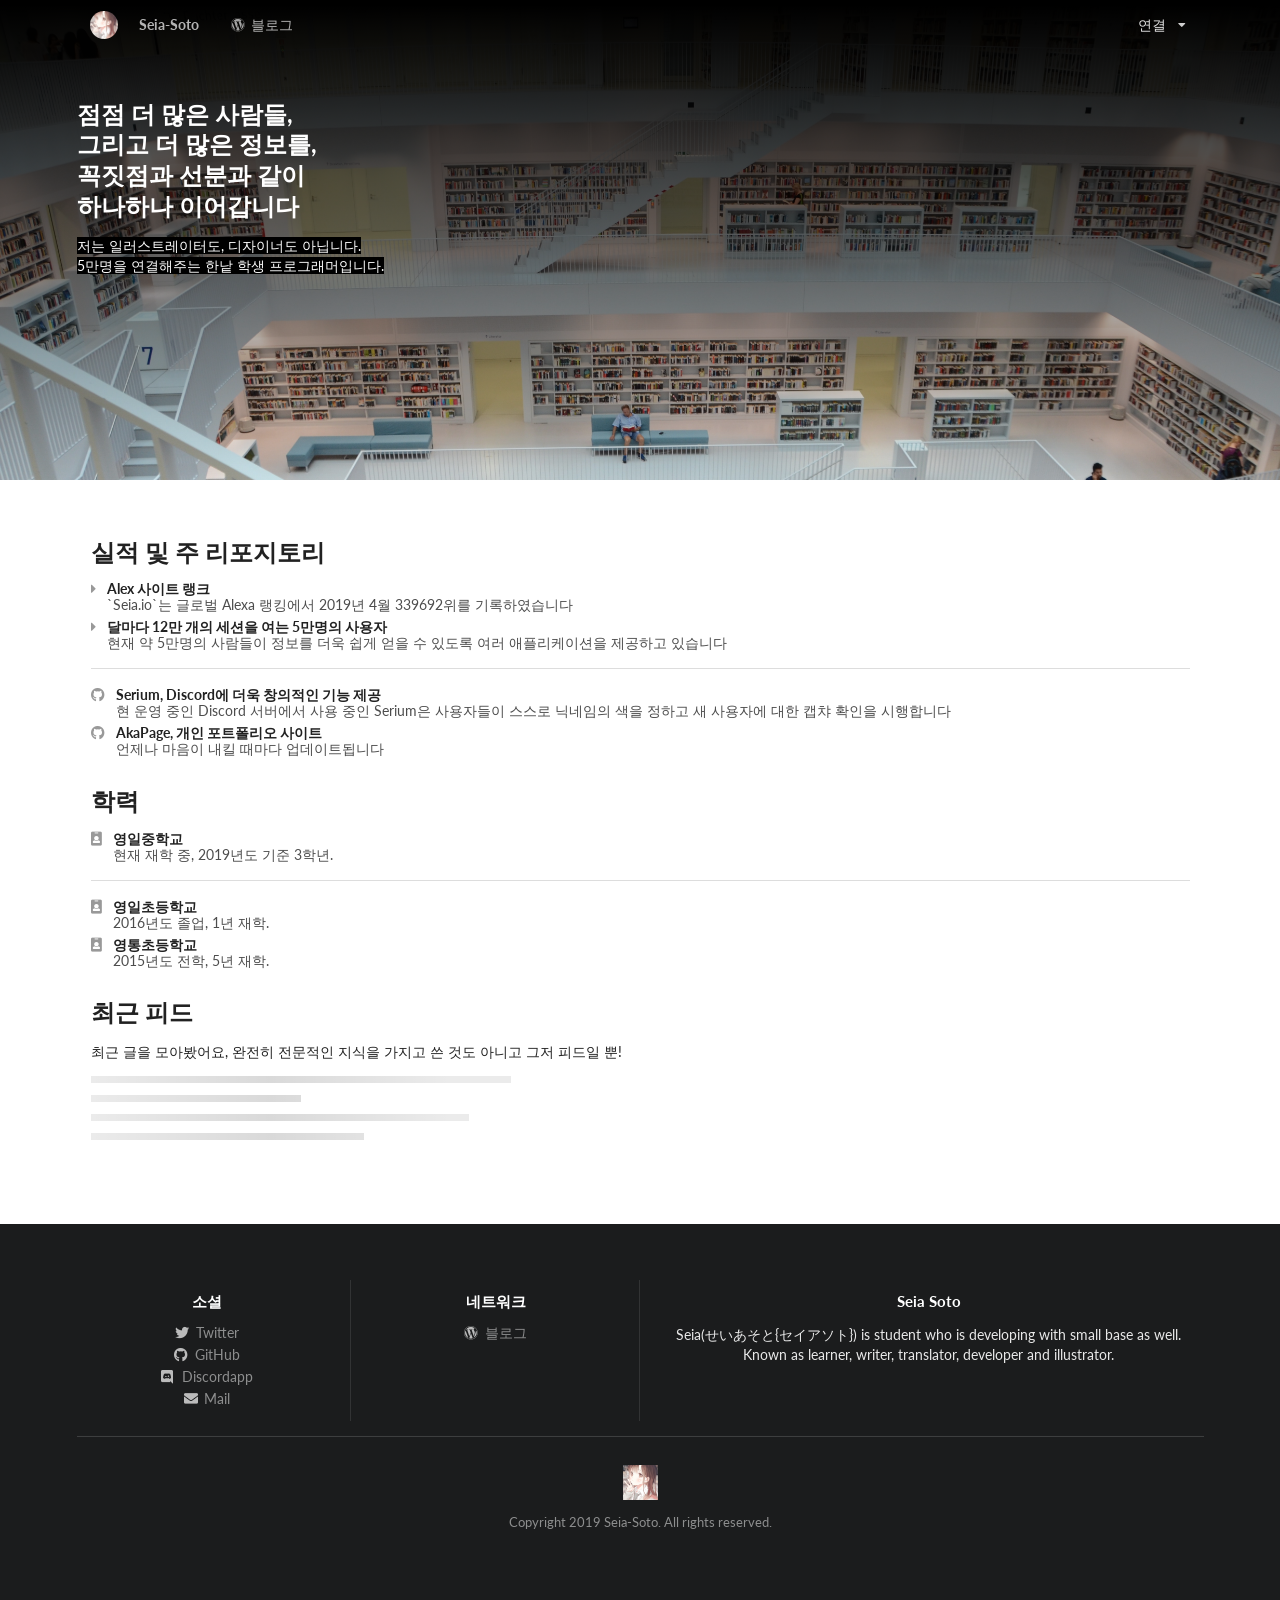
==== index.html @ b6929c90 "Update AkaPage" ====
<!--
   AkaPage;
Copyright 2019 Seia-Soto. All rights reserved.
-->
<!DOCTYPE html>
<html lang="ko" dir="ltr">
  <head>
    <meta charset="utf-8">
    <title>AkaPage</title>

    <meta name="viewport" content="width=device-width, initial-scale=1" />
    <meta name="author" content="Seia-Soto">
    <meta name="description" content="Aka, Seia Soto. 아카- 세야!">

    <link rel="icon" type="image/x-icon" href="assets/images/IMG_1237.jpeg">
    <link rel="stylesheet" type="text/css" href="assets/styles/aka.css">

    <link rel="stylesheet" type="text/css" href="ui/semantic.min.css">
    <script
      src="https://code.jquery.com/jquery-3.1.1.min.js"
      integrity="sha256-hVVnYaiADRTO2PzUGmuLJr8BLUSjGIZsDYGmIJLv2b8="
      crossorigin="anonymous"></script>
    <script src="ui/semantic.min.js"></script>
  </head>
  <body>
    <header>
      <nav class="ui fixed">
        <div class="ui inverted secondary menu">
          <div class="ui container">
            <a href="" class="header item">
              <img class="ui logo avatar image" src="assets/images/IMG_1237.jpeg">
              Seia-Soto
            </a>
            <a href="https://b2.seia.io" class="item">
              <i class="wordpress icon"></i>
              블로그
            </a>
            <div class="ui right simple dropdown item">
              연결
              <i class="dropdown icon"></i>
              <div class="menu">
                <a class="item" href="https://twitter.com/Seia_Soto">
                  <i class="twitter icon"></i>
                  Twitter
                </a>
                <a class="item" href="https://github.com/Seia-Soto">
                  <i class="github icon"></i>
                  GitHub
                </a>
                <a class="item" href="https://discordapp.com/invite/NjAjJqB">
                  <i class="discord icon"></i>
                  Discordapp
                </a>
                <a class="item" href="mailto:seia@outlook.kr">
                  <i class="mail icon"></i>
                  Mail
                </a>
              </div>
            </div>
          </div>
        </div>
      </nav>

      <section id="hero">
        <div class="ui container">
          <h2 class="ui inverted header">
            점점 더 많은 사람들,<br>
            그리고 더 많은 정보를,<br>
            꼭짓점과 선분과 같이<br>
            하나하나 이어갑니다
          </h2>
          <span class="pointed">
            저는 일러스트레이터도, 디자이너도 아닙니다.<br>
            5만명을 연결해주는 한낱 학생 프로그래머입니다.
          </span>
        </div>
      </section>
    </header>

    <article class="ui basic container segment">
      <section id="akaResult" class="content">
        <h2 class="ui header">실적 및 주 리포지토리</h2>
        <div class="ui list">
          <a class="item" href="https://www.alexa.com/siteinfo/seia.io">
            <i class="right triangle icon"></i>
            <div class="content">
              <div class="header">Alex 사이트 랭크</div>
              <div class="description">`Seia.io`는 글로벌 Alexa 랭킹에서 2019년 4월 339692위를 기록하였습니다</div>
            </div>
          </a>
          <a class="item" href="https://ohys.seia.io">
            <i class="right triangle icon"></i>
            <div class="content">
              <div class="header">달마다 12만 개의 세션을 여는 5만명의 사용자</div>
              <div class="description">현재 약 5만명의 사람들이 정보를 더욱 쉽게 얻을 수 있도록 여러 애플리케이션을 제공하고 있습니다</div>
            </div>
          </a>

          <div class="ui divider"></div>
          <a class="item" href="https://github.com/Seia-Soto/Serium">
            <i class="github icon"></i>
            <div class="content">
              <div class="header">Serium, Discord에 더욱 창의적인 기능 제공</div>
              <div class="description">현 운영 중인 Discord 서버에서 사용 중인 Serium은 사용자들이 스스로 닉네임의 색을 정하고 새 사용자에 대한 캡챠 확인을 시행합니다</div>
            </div>
          </a>
          <a class="item" href="https://github.com/Seia-Soto/AkaPage">
            <i class="github icon"></i>
            <div class="content">
              <div class="header">AkaPage, 개인 포트폴리오 사이트</div>
              <div class="description">언제나 마음이 내킬 때마다 업데이트됩니다</div>
            </div>
          </a>
        </div>
      </section>

      <section id="educationLevel" class="content">
        <h2 class="ui header">학력</h2>
        <div class="ui list">
          <a class="item" href="http://youngil.ms.kr/">
            <i class="id badge icon"></i>
            <div class="content">
              <div class="header">영일중학교</div>
              <div class="description">현재 재학 중, 2019년도 기준 3학년.</div>
            </div>
          </a>

          <div class="ui divider"></div>
          <a class="item" href="http://youngil.es.kr/">
            <i class="id badge icon"></i>
            <div class="content">
              <div class="header">영일초등학교</div>
              <div class="description">2016년도 졸업, 1년 재학.</div>
            </div>
          </a>
          <a class="item" href="http://www.youngtong.es.kr/">
            <i class="id badge icon"></i>
            <div class="content">
              <div class="header">영통초등학교</div>
              <div class="description">2015년도 전학, 5년 재학.</div>
            </div>
          </a>
        </div>
      </section>

      <section id="recentFeed" class="content">
        <h2 class="ui header">최근 피드</h2>
        <p>최근 글을 모아봤어요, 완전히 전문적인 지식을 가지고 쓴 것도 아니고 그저 피드일 뿐!</p>
        <div class="ui placeholder">
          <div class="paragraph">
            <div class="line"></div>
            <div class="line"></div>
            <div class="line"></div>
            <div class="line"></div>
          </div>
        </div>
      </section>
    </article>

    <footer class="ui inverted vertical footer segment">
      <div class="ui center aligned container">
        <div class="ui stackable inverted divided grid">
          <div class="four wide column">
            <h4 class="ui inverted header">소셜</h4>
            <div class="ui inverted link list">
              <a class="item" href="https://twitter.com/Seia_Soto">
                <i class="twitter icon"></i>
                Twitter
              </a>
              <a class="item" href="https://github.com/Seia-Soto">
                <i class="github icon"></i>
                GitHub
              </a>
              <a class="item" href="https://discordapp.com/invite/NjAjJqB">
                <i class="discord icon"></i>
                Discordapp
              </a>
              <a class="item" href="mailto:seia@outlook.kr">
                <i class="mail icon"></i>
                Mail
              </a>
            </div>
          </div>
          <div class="four wide column">
            <h4 class="ui inverted header">네트워크</h4>
            <div class="ui inverted link list">
              <a class="item" href="https://b2.seia.io">
                <i class="wordpress icon"></i>
                블로그
              </a>
            </div>
          </div>
          <div class="eight wide column">
            <h4 class="ui inverted header">Seia Soto</h4>
            <p>
              Seia(せいあそと{セイアソト}) is student who is developing with small base as well.<br>
              Known as learner, writer, translator, developer and illustrator.
            </p>
          </div>
        </div>
        <div class="ui inverted section divider"></div>
        <img class="ui centered mini image" src="assets/images/IMG_1237.jpeg" />
        <div class="ui horizontal inverted small divided link list">
          <a class="item" href="https://github.com/Seia-Soto/AkaPage">
            Copyright 2019 Seia-Soto. All rights reserved.
          </a>
        </div>
      </div>
    </footer>

    <script src="assets/scripts/aka.js" type="text/x-ecmascript" charset="utf-8"></script>
  </body>
</html>
---- assets/styles/aka.css ----
/*
 *   AkaPage;
 * Copyright 2019 Seia-Soto. All rights reserved.
 */
html {
  scroll-behavior: smooth;

  min-width: 100%;
  min-height: 100%;
}

.pointed {
  color: white;
  background-color: black;
}
.shadow {
  box-shadow: 0px 2px 2px #2c2f33;
}

/*
 * Body;
 */
body {

}

/*
 * Header;
 */
header {
  min-height: 480px;

  background-image: linear-gradient(to bottom, black 5px, transparent), url(../images/architecture-books-bookshelves-1837726.jpg);
  background-size: cover;
}

/*
 * Navbar;
 */
nav {

}

.logo {
  margin-right: 1.5em !important;
}

/*
 * Hero;
 */
#hero {
  padding: 12px;
  margin-top: 40px;
  margin-bottom: 440px;

  color: white;
}

/*
 * Content;
 */
section.content {
  margin-top: 32px;
}

/*
 * Footer;
 */
footer {
  margin: 5em 0em 0em !important;
  padding: 5em 0em !important;
}
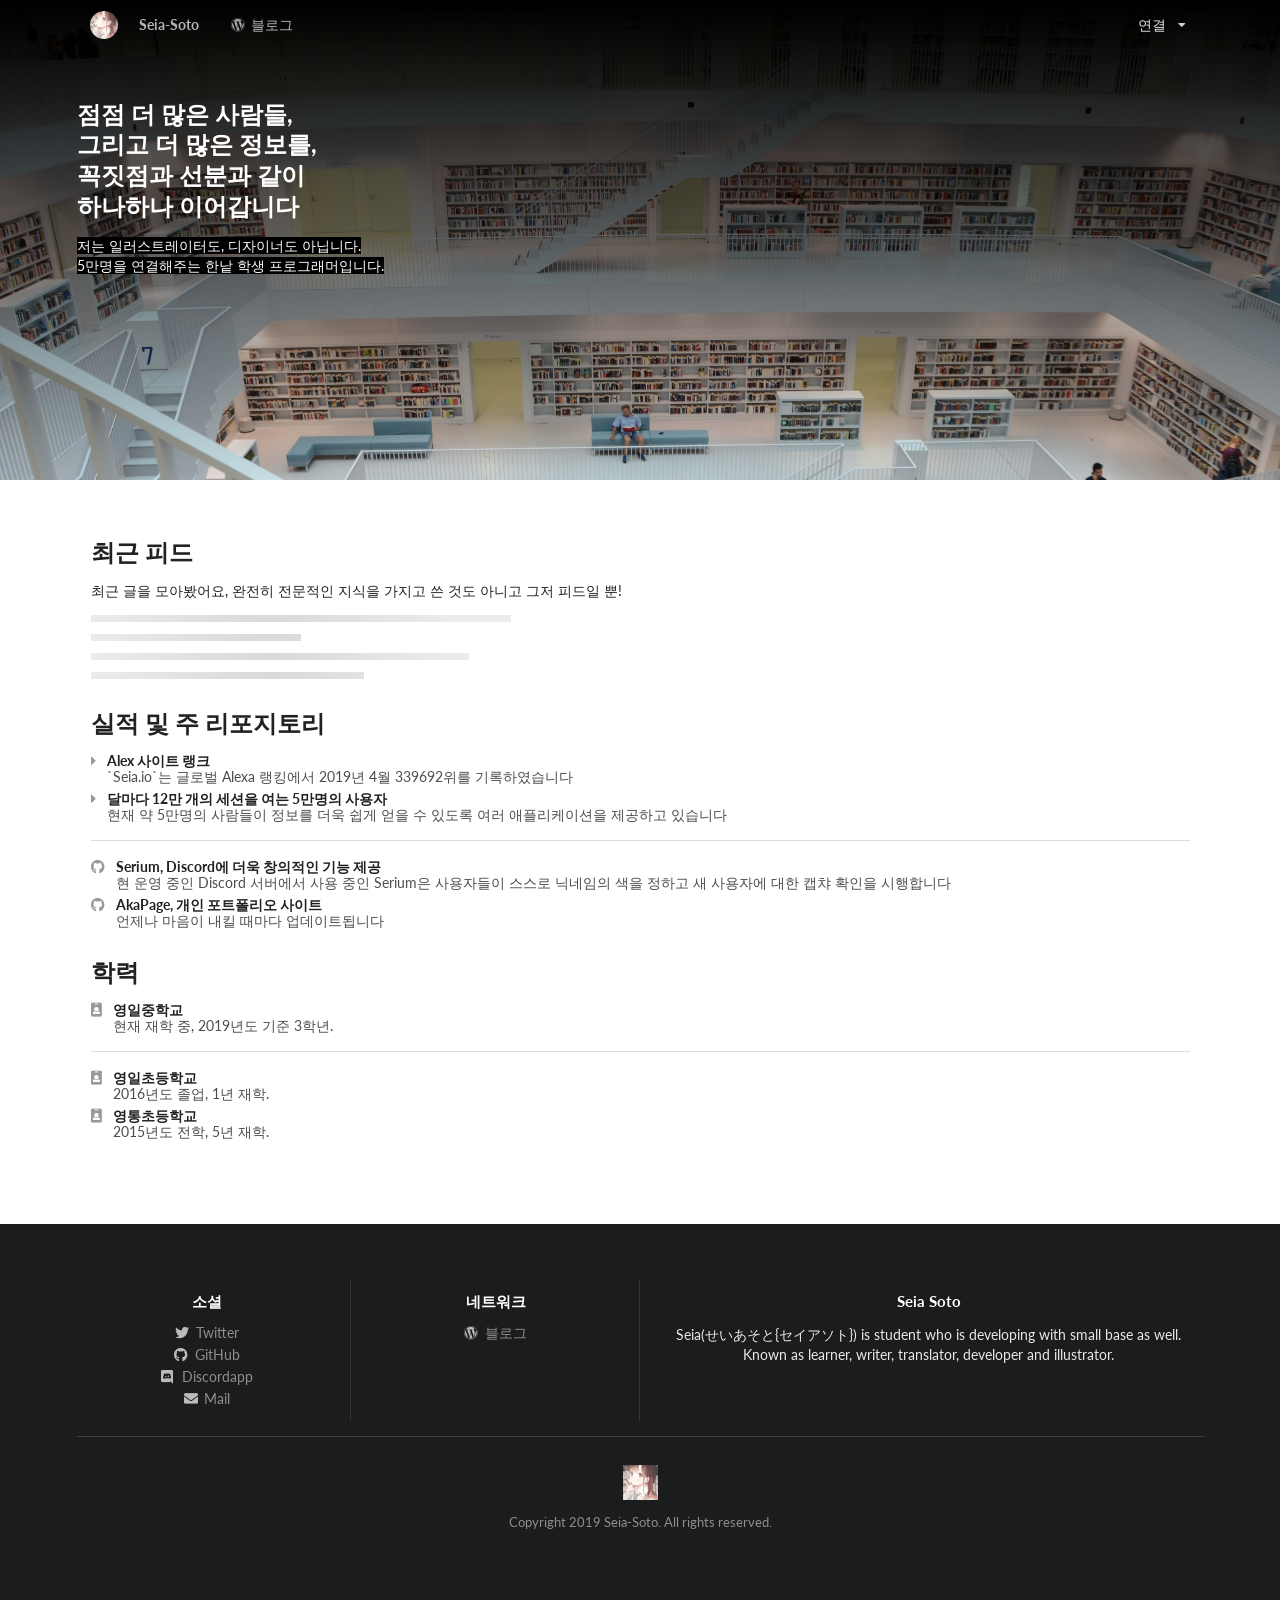
==== commit 2423f570: "Update structures with UI" ====
--- a/index.html
+++ b/index.html
@@ -5,6 +5,15 @@
 <!DOCTYPE html>
 <html lang="ko" dir="ltr">
   <head>
+    <script async src="https://www.googletagmanager.com/gtag/js?id=UA-130620056-5"></script>
+    <script>
+      window.dataLayer = window.dataLayer || [];
+      function gtag(){dataLayer.push(arguments);}
+      gtag('js', new Date());
+
+      gtag('config', 'UA-130620056-5');
+    </script>
+
     <meta charset="utf-8">
     <title>AkaPage</title>
 
@@ -24,38 +33,36 @@
   </head>
   <body>
     <header>
-      <nav class="ui fixed">
-        <div class="ui inverted secondary menu">
-          <div class="ui container">
-            <a href="" class="header item">
-              <img class="ui logo avatar image" src="assets/images/IMG_1237.jpeg">
-              Seia-Soto
-            </a>
-            <a href="https://b2.seia.io" class="item">
-              <i class="wordpress icon"></i>
-              블로그
-            </a>
-            <div class="ui right simple dropdown item">
-              연결
-              <i class="dropdown icon"></i>
-              <div class="menu">
-                <a class="item" href="https://twitter.com/Seia_Soto">
-                  <i class="twitter icon"></i>
-                  Twitter
-                </a>
-                <a class="item" href="https://github.com/Seia-Soto">
-                  <i class="github icon"></i>
-                  GitHub
-                </a>
-                <a class="item" href="https://discordapp.com/invite/NjAjJqB">
-                  <i class="discord icon"></i>
-                  Discordapp
-                </a>
-                <a class="item" href="mailto:seia@outlook.kr">
-                  <i class="mail icon"></i>
-                  Mail
-                </a>
-              </div>
+      <nav>
+        <div class="ui inverted secondary menu container">
+          <a href="" class="header item">
+            <img class="ui logo avatar image" src="assets/images/IMG_1237.jpeg">
+            Seia-Soto
+          </a>
+          <a href="https://b2.seia.io" class="item">
+            <i class="wordpress icon"></i>
+            블로그
+          </a>
+          <div class="ui right simple dropdown item">
+            연결
+            <i class="dropdown icon"></i>
+            <div class="menu">
+              <a class="item" href="https://twitter.com/Seia_Soto">
+                <i class="twitter icon"></i>
+                Twitter
+              </a>
+              <a class="item" href="https://github.com/Seia-Soto">
+                <i class="github icon"></i>
+                GitHub
+              </a>
+              <a class="item" href="https://discordapp.com/invite/NjAjJqB">
+                <i class="discord icon"></i>
+                Discordapp
+              </a>
+              <a class="item" href="mailto:seia@outlook.kr">
+                <i class="mail icon"></i>
+                Mail
+              </a>
             </div>
           </div>
         </div>
@@ -78,6 +85,19 @@
     </header>
 
     <article class="ui basic container segment">
+      <section id="recentFeed" class="content">
+        <h2 class="ui header">최근 피드</h2>
+        <p>최근 글을 모아봤어요, 완전히 전문적인 지식을 가지고 쓴 것도 아니고 그저 피드일 뿐!</p>
+        <div class="ui placeholder">
+          <div class="paragraph">
+            <div class="line"></div>
+            <div class="line"></div>
+            <div class="line"></div>
+            <div class="line"></div>
+          </div>
+        </div>
+      </section>
+
       <section id="akaResult" class="content">
         <h2 class="ui header">실적 및 주 리포지토리</h2>
         <div class="ui list">
@@ -140,19 +160,6 @@
               <div class="description">2015년도 전학, 5년 재학.</div>
             </div>
           </a>
-        </div>
-      </section>
-
-      <section id="recentFeed" class="content">
-        <h2 class="ui header">최근 피드</h2>
-        <p>최근 글을 모아봤어요, 완전히 전문적인 지식을 가지고 쓴 것도 아니고 그저 피드일 뿐!</p>
-        <div class="ui placeholder">
-          <div class="paragraph">
-            <div class="line"></div>
-            <div class="line"></div>
-            <div class="line"></div>
-            <div class="line"></div>
-          </div>
         </div>
       </section>
     </article>
--- a/assets/styles/aka.css
+++ b/assets/styles/aka.css
@@ -4,9 +4,6 @@
  */
 html {
   scroll-behavior: smooth;
-
-  min-width: 100%;
-  min-height: 100%;
 }
 
 .pointed {
@@ -51,7 +48,6 @@
 #hero {
   padding: 12px;
   margin-top: 40px;
-  margin-bottom: 440px;
 
   color: white;
 }
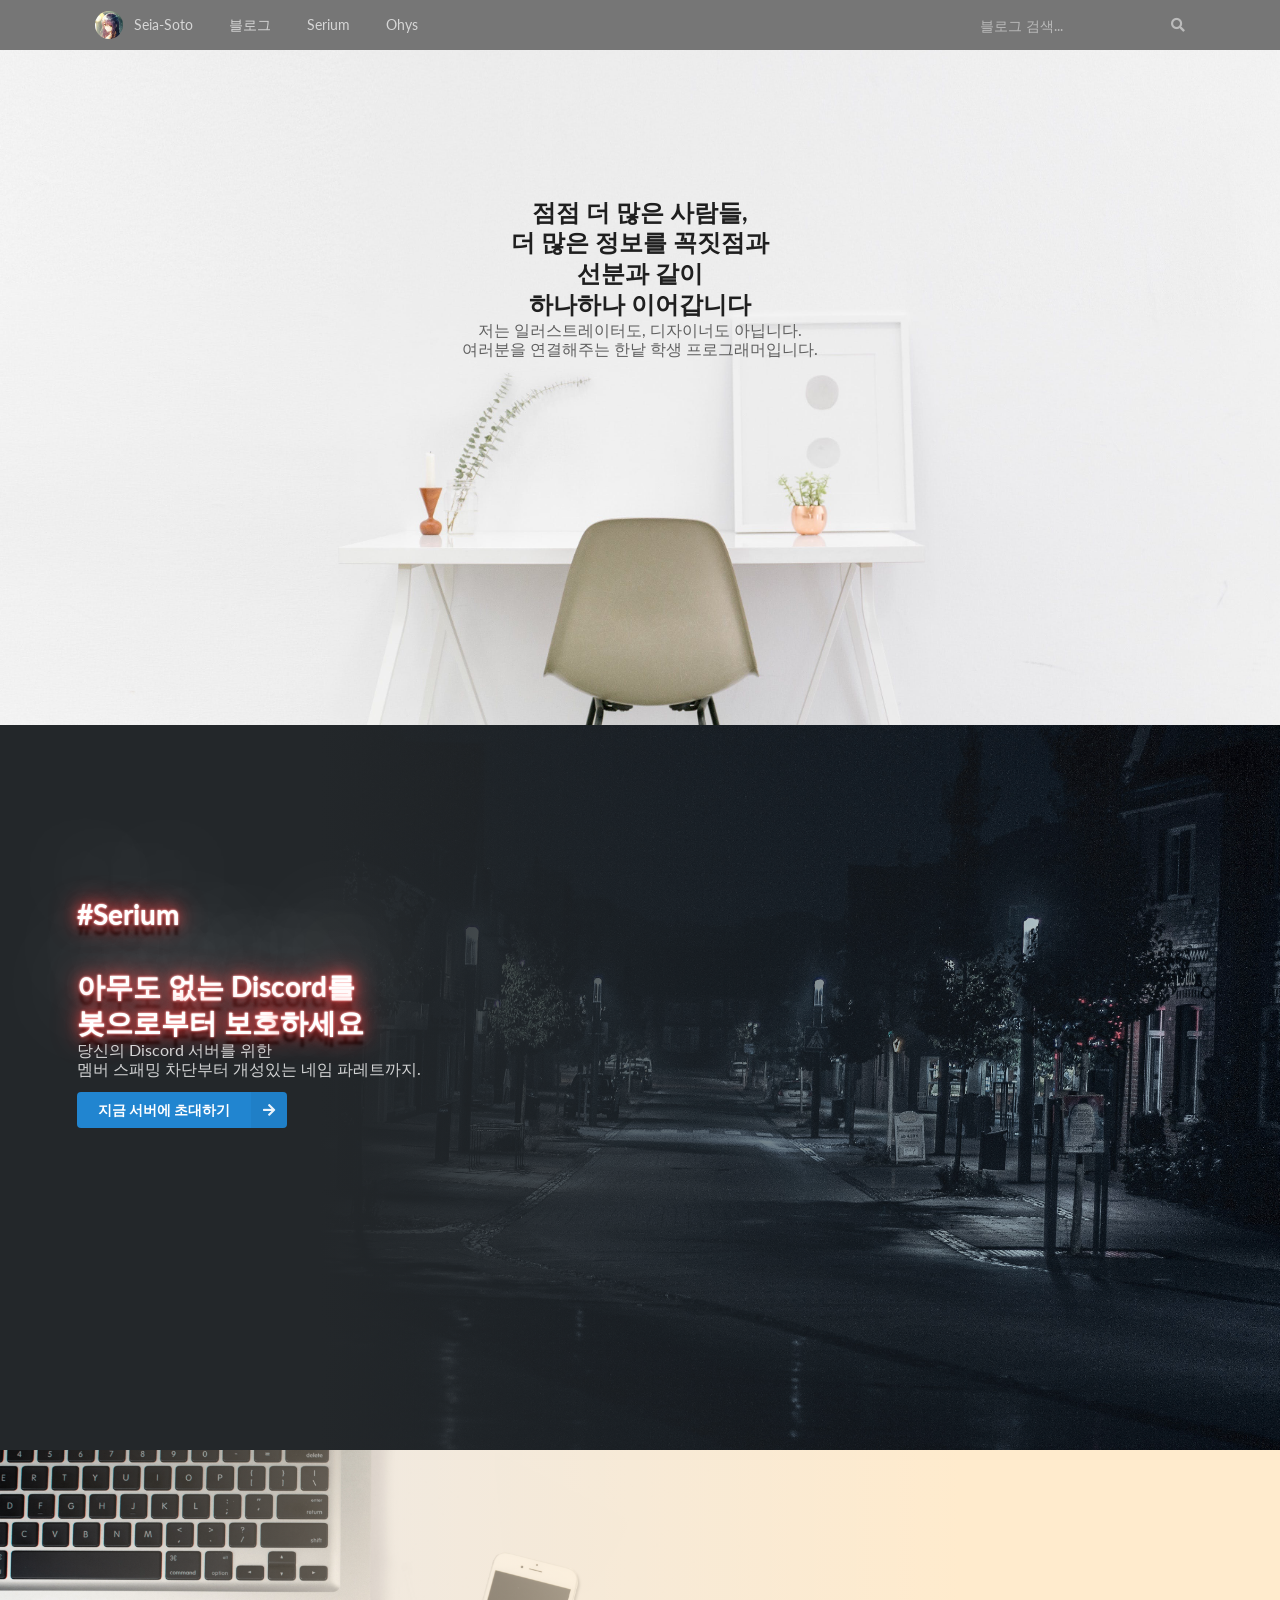
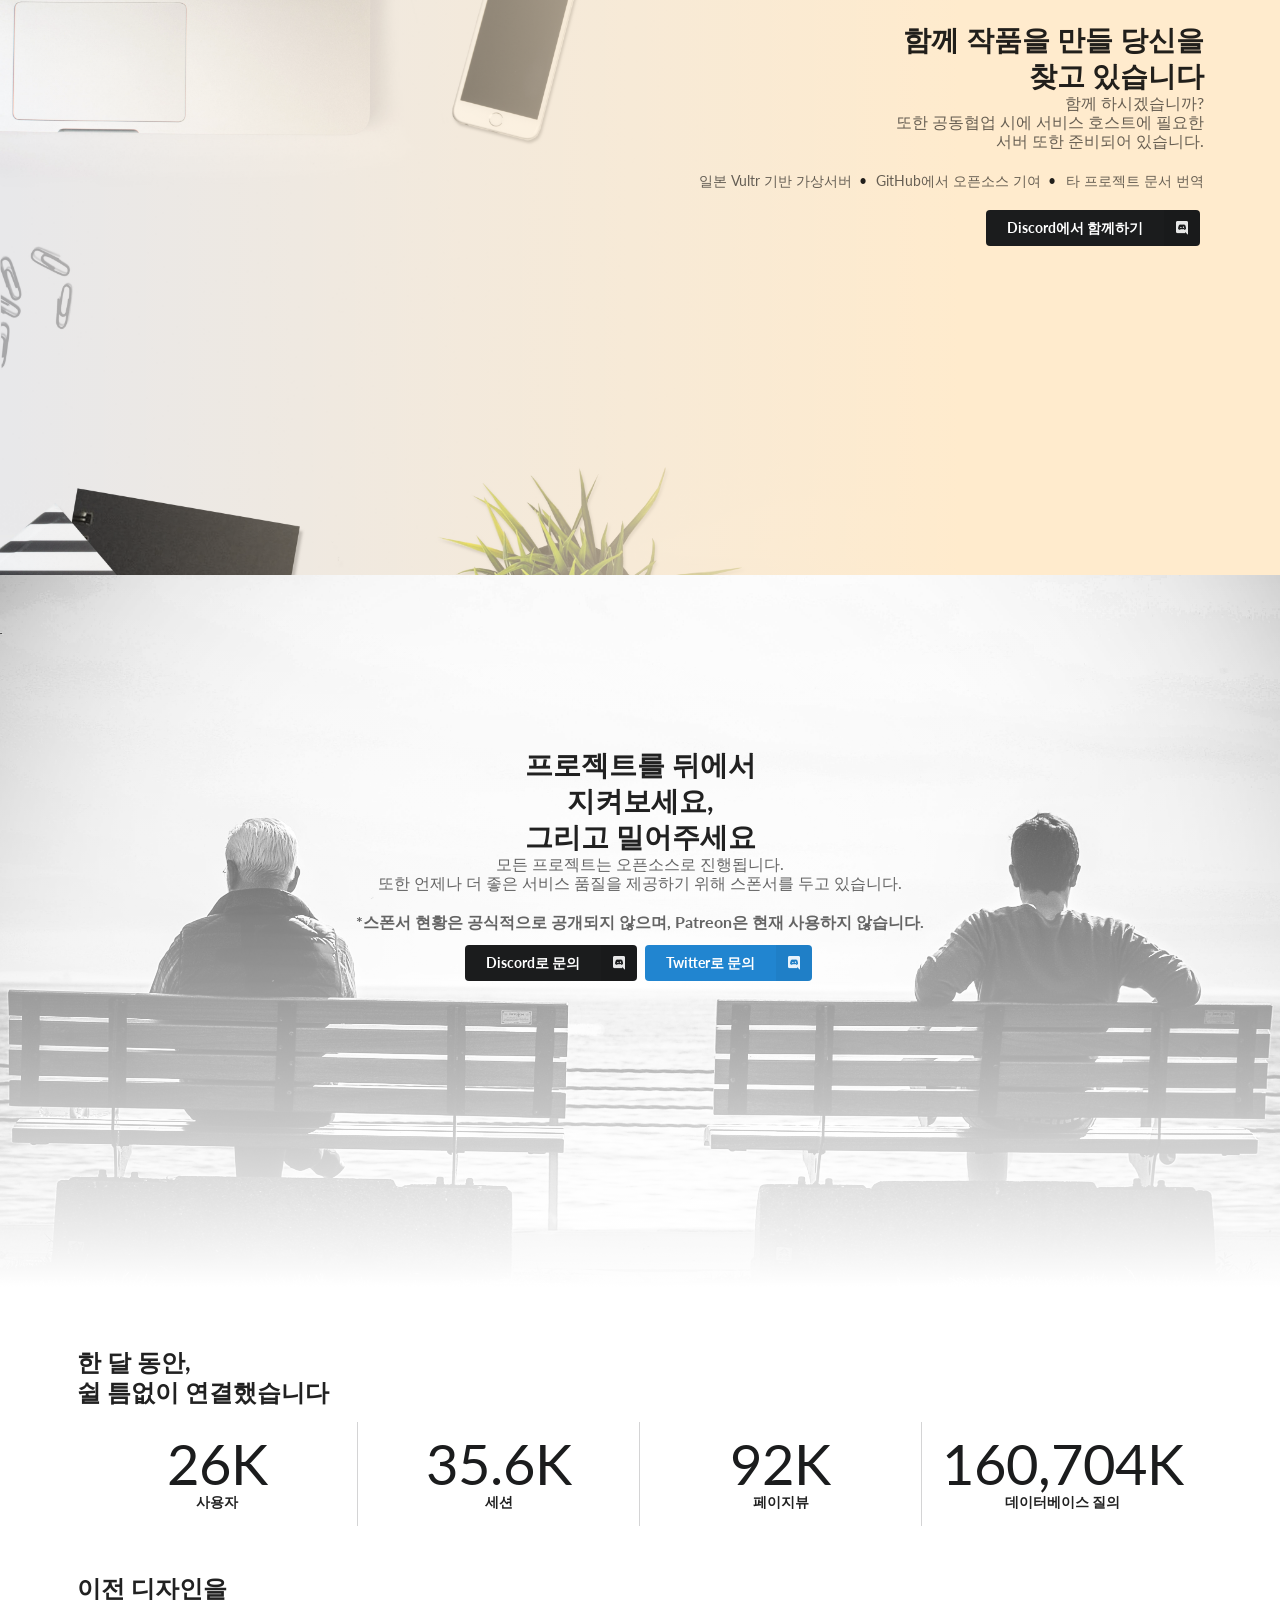
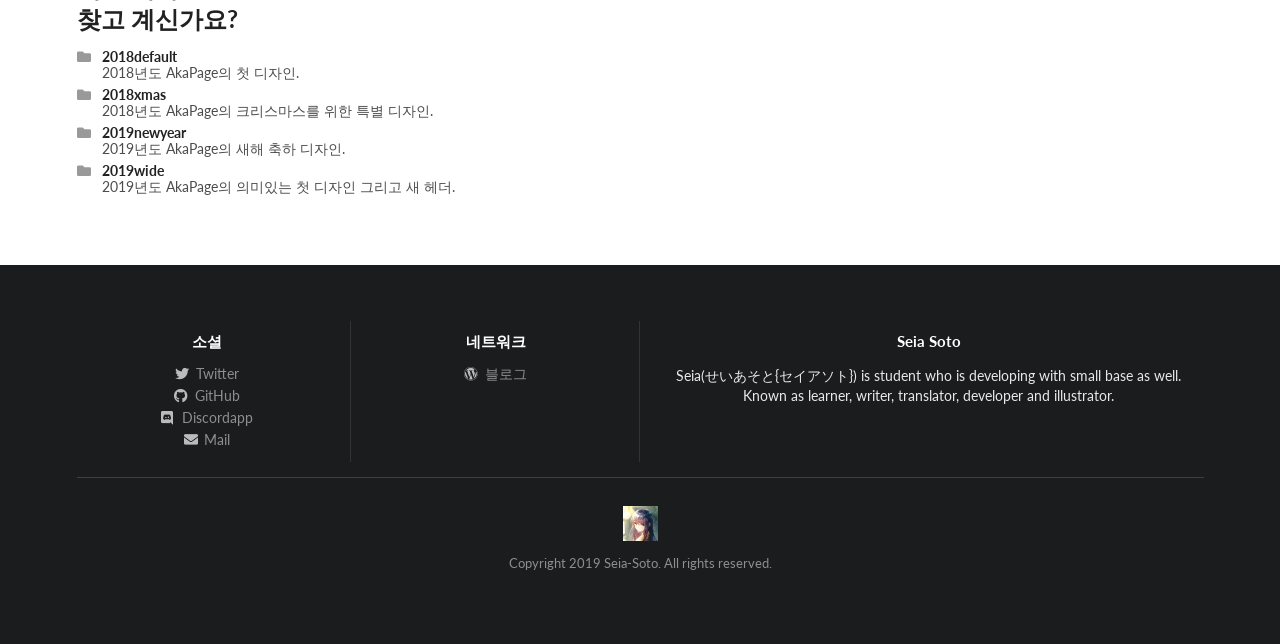
==== commit c2882c14: "Update new design in 2019." ====
--- a/index.html
+++ b/index.html
@@ -1,28 +1,16 @@
+<!DOCTYPE html>
 <!--
    AkaPage;
 Copyright 2019 Seia-Soto. All rights reserved.
 -->
-<!DOCTYPE html>
 <html lang="ko" dir="ltr">
   <head>
-    <script async src="https://www.googletagmanager.com/gtag/js?id=UA-130620056-5"></script>
-    <script>
-      window.dataLayer = window.dataLayer || [];
-      function gtag(){dataLayer.push(arguments);}
-      gtag('js', new Date());
-
-      gtag('config', 'UA-130620056-5');
-    </script>
-
     <meta charset="utf-8">
-    <title>AkaPage</title>
+    <title>Seia-Soto</title>
 
     <meta name="viewport" content="width=device-width, initial-scale=1" />
     <meta name="author" content="Seia-Soto">
-    <meta name="description" content="Aka, Seia Soto. 아카- 세야!">
-
-    <link rel="icon" type="image/x-icon" href="assets/images/IMG_1237.jpeg">
-    <link rel="stylesheet" type="text/css" href="assets/styles/aka.css">
+    <meta name="description" content="Aka, Seia Soto. 아카- 세야! 포트폴리오 사이트예요.">
 
     <link rel="stylesheet" type="text/css" href="ui/semantic.min.css">
     <script
@@ -30,191 +18,305 @@
       integrity="sha256-hVVnYaiADRTO2PzUGmuLJr8BLUSjGIZsDYGmIJLv2b8="
       crossorigin="anonymous"></script>
     <script src="ui/semantic.min.js"></script>
+
+    <link rel="stylesheet" href="assets/styles/aka.css">
   </head>
   <body>
-    <header>
-      <nav>
-        <div class="ui inverted secondary menu container">
-          <a href="" class="header item">
-            <img class="ui logo avatar image" src="assets/images/IMG_1237.jpeg">
-            Seia-Soto
-          </a>
-          <a href="https://b2.seia.io" class="item">
-            <i class="wordpress icon"></i>
-            블로그
-          </a>
-          <div class="ui right simple dropdown item">
-            연결
-            <i class="dropdown icon"></i>
-            <div class="menu">
-              <a class="item" href="https://twitter.com/Seia_Soto">
-                <i class="twitter icon"></i>
-                Twitter
-              </a>
-              <a class="item" href="https://github.com/Seia-Soto">
-                <i class="github icon"></i>
-                GitHub
-              </a>
-              <a class="item" href="https://discordapp.com/invite/NjAjJqB">
-                <i class="discord icon"></i>
-                Discordapp
-              </a>
-              <a class="item" href="mailto:seia@outlook.kr">
-                <i class="mail icon"></i>
-                Mail
-              </a>
-            </div>
-          </div>
-        </div>
-      </nav>
-
-      <section id="hero">
-        <div class="ui container">
-          <h2 class="ui inverted header">
-            점점 더 많은 사람들,<br>
-            그리고 더 많은 정보를,<br>
-            꼭짓점과 선분과 같이<br>
-            하나하나 이어갑니다
-          </h2>
-          <span class="pointed">
-            저는 일러스트레이터도, 디자이너도 아닙니다.<br>
-            5만명을 연결해주는 한낱 학생 프로그래머입니다.
-          </span>
-        </div>
-      </section>
-    </header>
-
-    <article class="ui basic container segment">
-      <section id="recentFeed" class="content">
-        <h2 class="ui header">최근 피드</h2>
-        <p>최근 글을 모아봤어요, 완전히 전문적인 지식을 가지고 쓴 것도 아니고 그저 피드일 뿐!</p>
-        <div class="ui placeholder">
-          <div class="paragraph">
-            <div class="line"></div>
-            <div class="line"></div>
-            <div class="line"></div>
-            <div class="line"></div>
-          </div>
-        </div>
-      </section>
-
-      <section id="akaResult" class="content">
-        <h2 class="ui header">실적 및 주 리포지토리</h2>
-        <div class="ui list">
-          <a class="item" href="https://www.alexa.com/siteinfo/seia.io">
-            <i class="right triangle icon"></i>
-            <div class="content">
-              <div class="header">Alex 사이트 랭크</div>
-              <div class="description">`Seia.io`는 글로벌 Alexa 랭킹에서 2019년 4월 339692위를 기록하였습니다</div>
-            </div>
-          </a>
-          <a class="item" href="https://ohys.seia.io">
-            <i class="right triangle icon"></i>
-            <div class="content">
-              <div class="header">달마다 12만 개의 세션을 여는 5만명의 사용자</div>
-              <div class="description">현재 약 5만명의 사람들이 정보를 더욱 쉽게 얻을 수 있도록 여러 애플리케이션을 제공하고 있습니다</div>
-            </div>
-          </a>
-
-          <div class="ui divider"></div>
-          <a class="item" href="https://github.com/Seia-Soto/Serium">
-            <i class="github icon"></i>
-            <div class="content">
-              <div class="header">Serium, Discord에 더욱 창의적인 기능 제공</div>
-              <div class="description">현 운영 중인 Discord 서버에서 사용 중인 Serium은 사용자들이 스스로 닉네임의 색을 정하고 새 사용자에 대한 캡챠 확인을 시행합니다</div>
-            </div>
-          </a>
-          <a class="item" href="https://github.com/Seia-Soto/AkaPage">
-            <i class="github icon"></i>
-            <div class="content">
-              <div class="header">AkaPage, 개인 포트폴리오 사이트</div>
-              <div class="description">언제나 마음이 내킬 때마다 업데이트됩니다</div>
-            </div>
-          </a>
-        </div>
-      </section>
-
-      <section id="educationLevel" class="content">
-        <h2 class="ui header">학력</h2>
-        <div class="ui list">
-          <a class="item" href="http://youngil.ms.kr/">
-            <i class="id badge icon"></i>
-            <div class="content">
-              <div class="header">영일중학교</div>
-              <div class="description">현재 재학 중, 2019년도 기준 3학년.</div>
-            </div>
-          </a>
-
-          <div class="ui divider"></div>
-          <a class="item" href="http://youngil.es.kr/">
-            <i class="id badge icon"></i>
-            <div class="content">
-              <div class="header">영일초등학교</div>
-              <div class="description">2016년도 졸업, 1년 재학.</div>
-            </div>
-          </a>
-          <a class="item" href="http://www.youngtong.es.kr/">
-            <i class="id badge icon"></i>
-            <div class="content">
-              <div class="header">영통초등학교</div>
-              <div class="description">2015년도 전학, 5년 재학.</div>
-            </div>
-          </a>
-        </div>
-      </section>
-    </article>
-
-    <footer class="ui inverted vertical footer segment">
-      <div class="ui center aligned container">
-        <div class="ui stackable inverted divided grid">
-          <div class="four wide column">
-            <h4 class="ui inverted header">소셜</h4>
-            <div class="ui inverted link list">
-              <a class="item" href="https://twitter.com/Seia_Soto">
-                <i class="twitter icon"></i>
-                Twitter
-              </a>
-              <a class="item" href="https://github.com/Seia-Soto">
-                <i class="github icon"></i>
-                GitHub
-              </a>
-              <a class="item" href="https://discordapp.com/invite/NjAjJqB">
-                <i class="discord icon"></i>
-                Discordapp
-              </a>
-              <a class="item" href="mailto:seia@outlook.kr">
-                <i class="mail icon"></i>
-                Mail
-              </a>
-            </div>
-          </div>
-          <div class="four wide column">
-            <h4 class="ui inverted header">네트워크</h4>
-            <div class="ui inverted link list">
-              <a class="item" href="https://b2.seia.io">
-                <i class="wordpress icon"></i>
-                블로그
-              </a>
-            </div>
-          </div>
-          <div class="eight wide column">
-            <h4 class="ui inverted header">Seia Soto</h4>
-            <p>
-              Seia(せいあそと{セイアソト}) is student who is developing with small base as well.<br>
-              Known as learner, writer, translator, developer and illustrator.
-            </p>
-          </div>
-        </div>
-        <div class="ui inverted section divider"></div>
-        <img class="ui centered mini image" src="assets/images/IMG_1237.jpeg" />
-        <div class="ui horizontal inverted small divided link list">
-          <a class="item" href="https://github.com/Seia-Soto/AkaPage">
-            Copyright 2019 Seia-Soto. All rights reserved.
-          </a>
+    <div class="ui right sidebar inverted vertical menu">
+      <div class="item">
+        <div class="ui inverted transparent icon input">
+          <input class="blogSearchInput" type="text" placeholder="블로그 검색...">
+          <i class="search icon"></i>
         </div>
       </div>
-    </footer>
-
-    <script src="assets/scripts/aka.js" type="text/x-ecmascript" charset="utf-8"></script>
+      <a class="item" href="https://b2.seia.io">
+        <i class="wordpress icon"></i>
+        블로그
+      </a>
+      <a class="item" href="https://serium.seia.io">
+        Serium
+      </a>
+      <a class="item" href="https://ohys.seia.io">
+        Ohys
+      </a>
+    </div>
+    <div class="dimmed pusher">
+      <header>
+        <nav>
+          <div class="ui grey inverted fixed secondary menu">
+            <div class="ui container">
+              <a href="" id="identityItem" class="item">
+                <img class="ui avatar image" src="assets/images/70131984_p0_master1200_avatarsize.jpg">
+                <span>&nbsp; Seia-Soto</span>
+              </a>
+              <a class="desktop item" href="https://b2.seia.io">
+                블로그
+              </a>
+              <a class="desktop item" href="https://serium.seia.io">
+                Serium
+              </a>
+              <a class="desktop item" href="https://ohys.seia.io">
+                Ohys
+              </a>
+              <div class="desktop right menu">
+                <div href="#" class="item">
+                  <div class="ui transparent inverted icon input">
+                    <input class="blogSearchInput" type="text" placeholder="블로그 검색...">
+                    <i class="search icon"></i>
+                  </div>
+                </div>
+              </div>
+
+              <!-- IDEA: Mobile menu -->
+              <div class="mobile right menu">
+                <div href="#" id="sidebarToggle" class="item">
+                  <i class="bars icon"></i>
+                </div>
+              </div>
+            </div>
+          </div>
+        </nav>
+      </header>
+
+      <!-- IDEA: Loader
+      <article id="loaderPusher">
+
+      </article>
+      -->
+      <article id="contentPusher">
+        <article id="mainHero">
+          <div class="ui center aligned container">
+            <h2 class="ui header">
+              점점 더 많은 사람들,<br>
+              더 많은 정보를 꼭짓점과<br>
+              선분과 같이<br>
+              하나하나 이어갑니다
+              <div class="sub header">
+                저는 일러스트레이터도, 디자이너도 아닙니다.<br>
+                여러분을 연결해주는 한낱 학생 프로그래머입니다.
+              </div>
+            </h2>
+          </div>
+        </article>
+
+        <!-- IDEA: Main promotion pages -->
+        <article id="contentWrapper">
+          <div id="seriumPage" class="pushed full page">
+            <div class="ui container">
+              <h2 class="ui inverted huge header">
+                <span class="neonsign">
+                  <span class="neonsign active">#Serium</span><br>
+                  <br>
+                  아무도 없는 Discord를<br>
+                  <span class="neonsign active">봇으로부터 보호</span>하세요
+                </span>
+                <div class="sub header">
+                  당신의 Discord 서버를 위한<br>
+                  멤버 스패밍 차단부터 개성있는 네임 파레트까지.
+                </div>
+              </h2>
+
+              <a class="ui right labeled primary icon button" href="https://discordapp.com/api/oauth2/authorize?client_id=429913480708096000&permissions=8&redirect_uri=https%3A%2F%2Fauthentication.seia.io%2Fdiscordapp&scope=bot">
+                <i class="right arrow icon"></i>
+                지금 서버에 초대하기
+              </a>
+            </div>
+          </div>
+          <div id="teamPage" class="pushed full page">
+            <div class="ui right aligned container">
+              <h2 class="ui huge header">
+                함께 작품을 만들 당신을<br>
+                찾고 있습니다
+                <div class="sub header">
+                  함께 하시겠습니까?<br>
+                  또한 공동협업 시에 서비스 호스트에 필요한<br>
+                  서버 또한 준비되어 있습니다.<br>
+                  <br>
+                  <div class="ui horizontal bulleted list">
+                    <div class="item">일본 Vultr 기반 가상서버</div>
+                    <div class="item">GitHub에서 오픈소스 기여</div>
+                    <div class="item">타 프로젝트 문서 번역</div>
+                  </div>
+                </div>
+              </h2>
+
+              <a class="ui right labeled secondary icon button" href="https://discordapp.com/invite/NjAjJqB">
+                <i class="discord icon"></i>
+                Discord에서 함께하기
+              </a>
+            </div>
+          </div>
+          <div id="sponsorPage" class="pushed full page">
+            <div class="ui center aligned container">
+              <h2 class="ui huge header">
+                프로젝트를 뒤에서<br>
+                지켜보세요,<br>
+                그리고 밀어주세요
+                <div class="sub header">
+                  모든 프로젝트는 오픈소스로 진행됩니다.<br>
+                  또한 언제나 더 좋은 서비스 품질을 제공하기 위해 스폰서를 두고 있습니다.<br>
+                  <br>
+                  <b>*스폰서 현황은 공식적으로 공개되지 않으며, Patreon은 현재 사용하지 않습니다.</b>
+                </div>
+              </h2>
+
+              <a class="ui right labeled secondary icon button" href="https://discordapp.com/invite/NjAjJqB">
+                <i class="discord icon"></i>
+                Discord로 문의
+              </a>
+              <a class="ui right labeled blue icon button" href="https://twitter.com/Seia_Soto">
+                <i class="discord icon"></i>
+                Twitter로 문의
+              </a>
+            </div>
+          </div>
+
+          <!-- IDEA: Main content pages -->
+          <div class="page">
+            <div class="ui container">
+              <h2 class="ui header">
+                한 달 동안,<br>
+                쉴 틈없이 연결했습니다<br>
+              </h2>
+
+              <div class="ui equal width stackable internally celled column center aligned grid">
+                <div class="column">
+                  <div class="ui statistic">
+                    <div class="value">
+                      26K
+                    </div>
+                    <div class="label">
+                      사용자
+                    </div>
+                  </div>
+                </div>
+                <div class="column">
+                  <div class="ui statistic">
+                    <div class="value">
+                      35.6K
+                    </div>
+                    <div class="label">
+                      세션
+                    </div>
+                  </div>
+                </div>
+                <div class="column">
+                  <div class="ui statistic">
+                    <div class="value">
+                      92K
+                    </div>
+                    <div class="label">
+                      페이지뷰
+                    </div>
+                  </div>
+                </div>
+                <div class="column">
+                  <div class="ui statistic">
+                    <div class="value">
+                      160,704K
+                    </div>
+                    <div class="label">
+                      데이터베이스 질의
+                    </div>
+                  </div>
+                </div>
+              </div>
+            </div>
+          </div>
+          <div class="page">
+            <div class="ui container">
+              <h2 class="ui header">
+                이전 디자인을<br>
+                찾고 계신가요?
+              </h2>
+
+              <div class="ui list">
+                <a class="item" href="_oldsites/2018default/index.html">
+                  <i class="folder icon"></i>
+                  <div class="content">
+                    <div class="header">2018default</div>
+                    <div class="description">2018년도 AkaPage의 첫 디자인.</div>
+                  </div>
+                </a>
+                <a class="item" href="_oldsites/2018xmas/index.html">
+                  <i class="folder icon"></i>
+                  <div class="content">
+                    <div class="header">2018xmas</div>
+                    <div class="description">2018년도 AkaPage의 크리스마스를 위한 특별 디자인.</div>
+                  </div>
+                </a>
+                <a class="item" href="_oldsites/2019newyear/index.html">
+                  <i class="folder icon"></i>
+                  <div class="content">
+                    <div class="header">2019newyear</div>
+                    <div class="description">2019년도 AkaPage의 새해 축하 디자인.</div>
+                  </div>
+                </a>
+                <a class="item" href="_oldsites/2019wide/index.html">
+                  <i class="folder icon"></i>
+                  <div class="content">
+                    <div class="header">2019wide</div>
+                    <div class="description">2019년도 AkaPage의 의미있는 첫 디자인 그리고 새 헤더.</div>
+                  </div>
+                </a>
+              </div>
+            </div>
+          </div>
+        </article>
+      </article>
+
+      <footer class="ui inverted vertical footer segment">
+        <div class="ui center aligned container">
+          <div class="ui stackable inverted divided grid">
+            <div class="four wide column">
+              <h4 class="ui inverted header">소셜</h4>
+              <div class="ui inverted link list">
+                <a class="item" href="https://twitter.com/Seia_Soto">
+                  <i class="twitter icon"></i>
+                  Twitter
+                </a>
+                <a class="item" href="https://github.com/Seia-Soto">
+                  <i class="github icon"></i>
+                  GitHub
+                </a>
+                <a class="item" href="https://discordapp.com/invite/NjAjJqB">
+                  <i class="discord icon"></i>
+                  Discordapp
+                </a>
+                <a class="item" href="mailto:seia@outlook.kr">
+                  <i class="mail icon"></i>
+                  Mail
+                </a>
+              </div>
+            </div>
+            <div class="four wide column">
+              <h4 class="ui inverted header">네트워크</h4>
+              <div class="ui inverted link list">
+                <a class="item" href="https://b2.seia.io">
+                  <i class="wordpress icon"></i>
+                  블로그
+                </a>
+              </div>
+            </div>
+            <div class="eight wide column">
+              <h4 class="ui inverted header">Seia Soto</h4>
+              <p>
+                Seia(せいあそと{セイアソト}) is student who is developing with small base as well.<br>
+                Known as learner, writer, translator, developer and illustrator.
+              </p>
+            </div>
+          </div>
+          <div class="ui inverted section divider"></div>
+          <img class="ui centered mini image" src="assets/images/70131984_p0_master1200_avatarsize.jpg" />
+          <div class="ui horizontal inverted small divided link list">
+            <a class="item" href="https://github.com/Seia-Soto/AkaPage">
+              Copyright 2019 Seia-Soto. All rights reserved.
+            </a>
+          </div>
+        </div>
+      </footer>
+    </div>
+
+    <script src="assets/scripts/aka.js" type="text/javascript" charset="utf-8"></script>
   </body>
 </html>
--- a/assets/styles/aka.css
+++ b/assets/styles/aka.css
@@ -1,68 +1,131 @@
-/*
- *   AkaPage;
- * Copyright 2019 Seia-Soto. All rights reserved.
- */
 html {
   scroll-behavior: smooth;
 }
 
-.pointed {
-  color: white;
-  background-color: black;
+header {
+  width: 100vw;
 }
-.shadow {
-  box-shadow: 0px 2px 2px #2c2f33;
-}
-
-/*
- * Body;
- */
-body {
-
-}
-
-/*
- * Header;
- */
-header {
-  min-height: 480px;
-
-  background-image: linear-gradient(to bottom, black 5px, transparent), url(../images/architecture-books-bookshelves-1837726.jpg);
-  background-size: cover;
-}
-
-/*
- * Navbar;
- */
 nav {
 
 }
 
-.logo {
-  margin-right: 1.5em !important;
-}
-
-/*
- * Hero;
- */
-#hero {
-  padding: 12px;
-  margin-top: 40px;
-
-  color: white;
-}
-
-/*
- * Content;
- */
-section.content {
-  margin-top: 32px;
-}
-
-/*
- * Footer;
- */
 footer {
   margin: 5em 0em 0em !important;
   padding: 5em 0em !important;
+
+  width: 100vw !important;
 }
+
+#loaderPusher {
+  width: 100vw;
+  height: 100vw;
+}
+#contentPusher {
+  min-height: 80vh;
+}
+
+#mainHero {
+  padding-top: 200px;
+
+  height: 725px;
+  max-height: 100vh;
+
+  background-size: cover;
+  background-position: center;
+
+  background-image: url(../images/pexels-photo-509922.jpeg);
+}
+
+#seriumPage {
+  background-size: cover;
+  background-position: center;
+
+  background-image: linear-gradient(to right, #23272a 25vw, transparent), url(../images/pexels-photo-204366.jpeg);
+}
+#teamPage {
+  background-size: cover;
+  background-position: center;
+
+  background-image: linear-gradient(to left, #ffebcd 25vw, transparent), url(../images/pexels-photo-1036808.jpeg);
+}
+#sponsorPage {
+  background-size: cover;
+  background-position: center;
+
+  background-image: linear-gradient(to top, #ffffff 1vw, transparent), url(../images/pexels-photo-90639.jpeg);
+}
+
+.page {
+  padding-top: 50px;
+}
+.private {
+  display: none;
+}
+.dark {
+  color: white;
+  background-color: #23272a;
+}
+.full {
+  min-height: 725px;
+  max-height: 100vh;
+}
+.pushed {
+  padding-top: 175px;
+}
+.promotion {
+  font-size: 2em;
+}
+
+/* Responsive design */
+@media screen and (max-width: 600px) {
+  .desktop {
+    display: none !important;
+  }
+}
+@media screen and (min-width: 601px) {
+  .mobile {
+    display: none !important;
+  }
+}
+
+/* Extra effects */
+@keyframes blink {
+  78% {
+    color: inherit;
+    text-shadow: inherit;
+  }
+  79%{
+     color: #333;
+  }
+  80% {
+
+    text-shadow: none;
+  }
+  81% {
+    color: inherit;
+    text-shadow: inherit;
+  }
+  82% {
+    color: #333;
+    text-shadow: none;
+  }
+  83% {
+    color: inherit;
+    text-shadow: inherit;
+  }
+  92% {
+    color: #333;
+    text-shadow: none;
+  }
+  92.5% {
+    color: inherit;
+    text-shadow: inherit;
+  }
+}
+
+.neonsign {
+  text-shadow: 0 -40px 100px, 0 0 2px, 0 0 1em #ff4444, 0 0 0.5em #ff4444, 0 0 0.1em #ff4444, 0 10px 3px #000;
+}
+.neonsign.active {
+  animation: blink linear infinite 2s;
+}
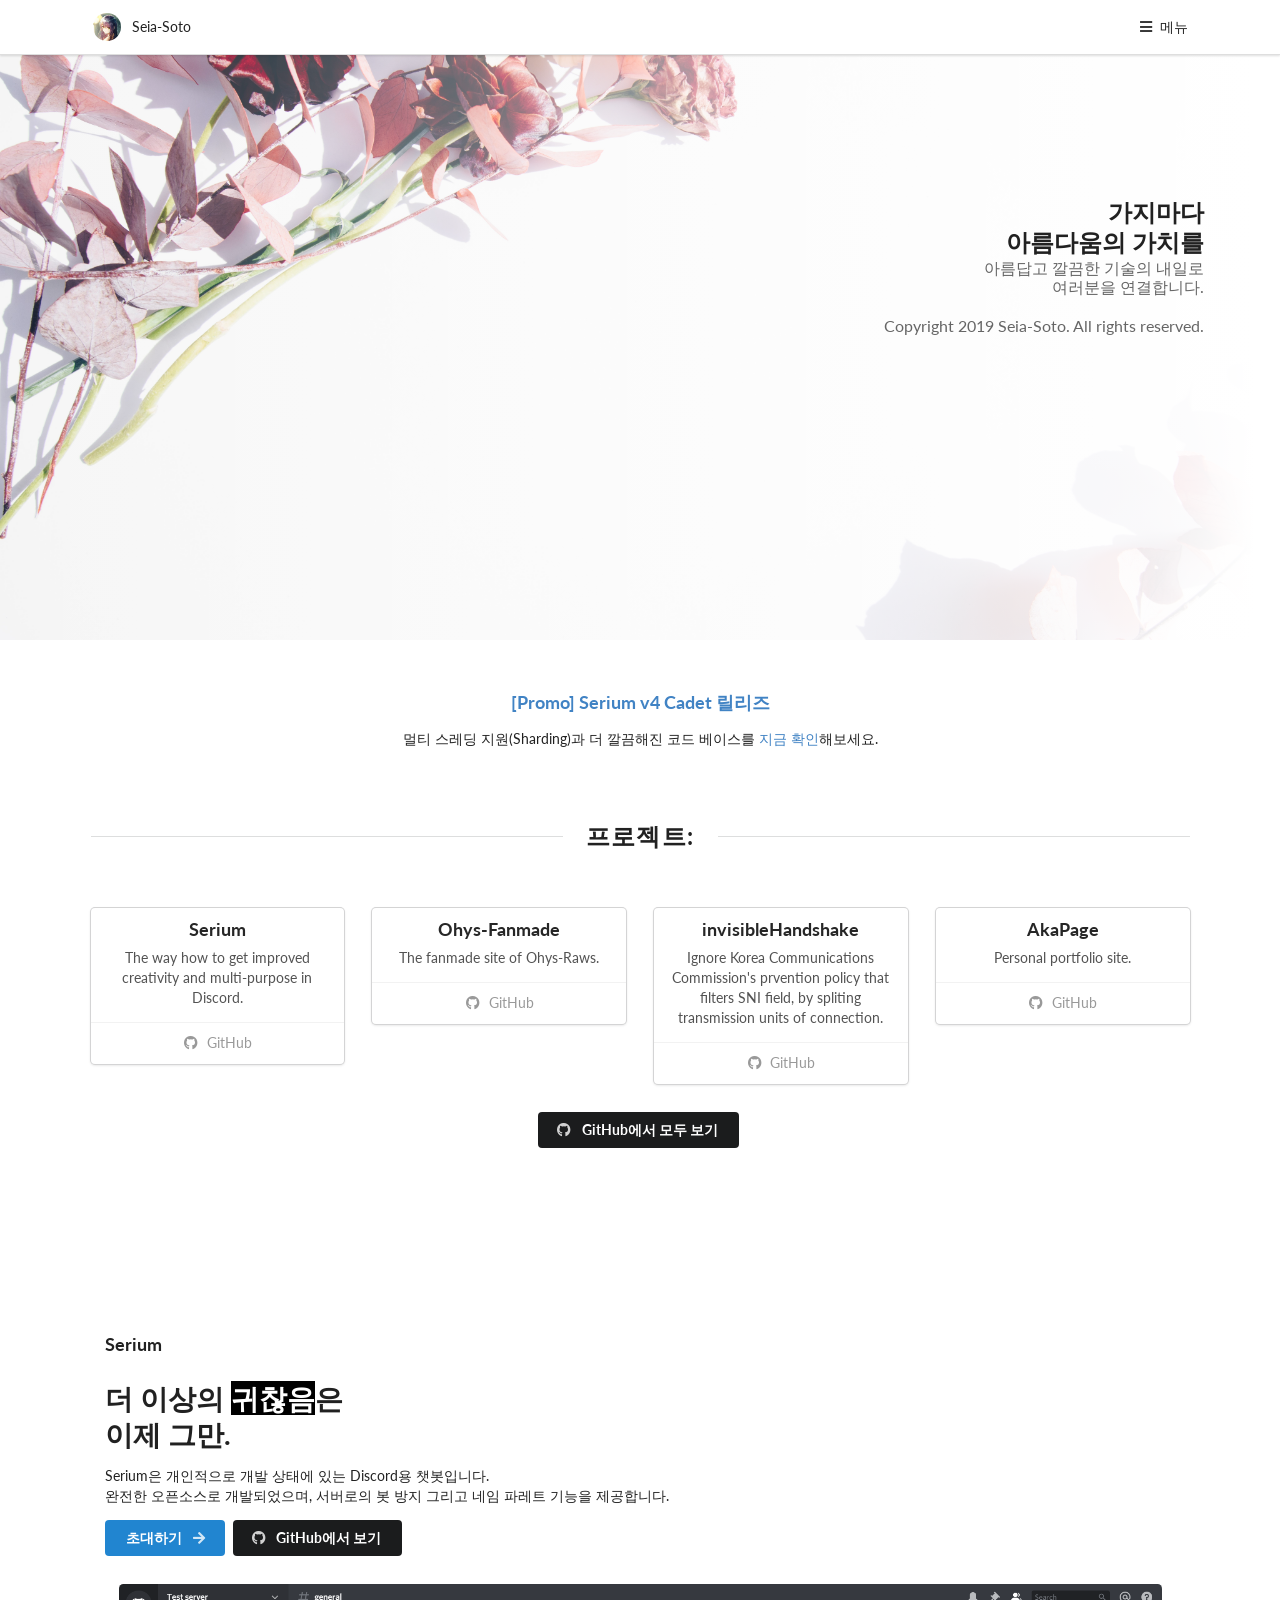
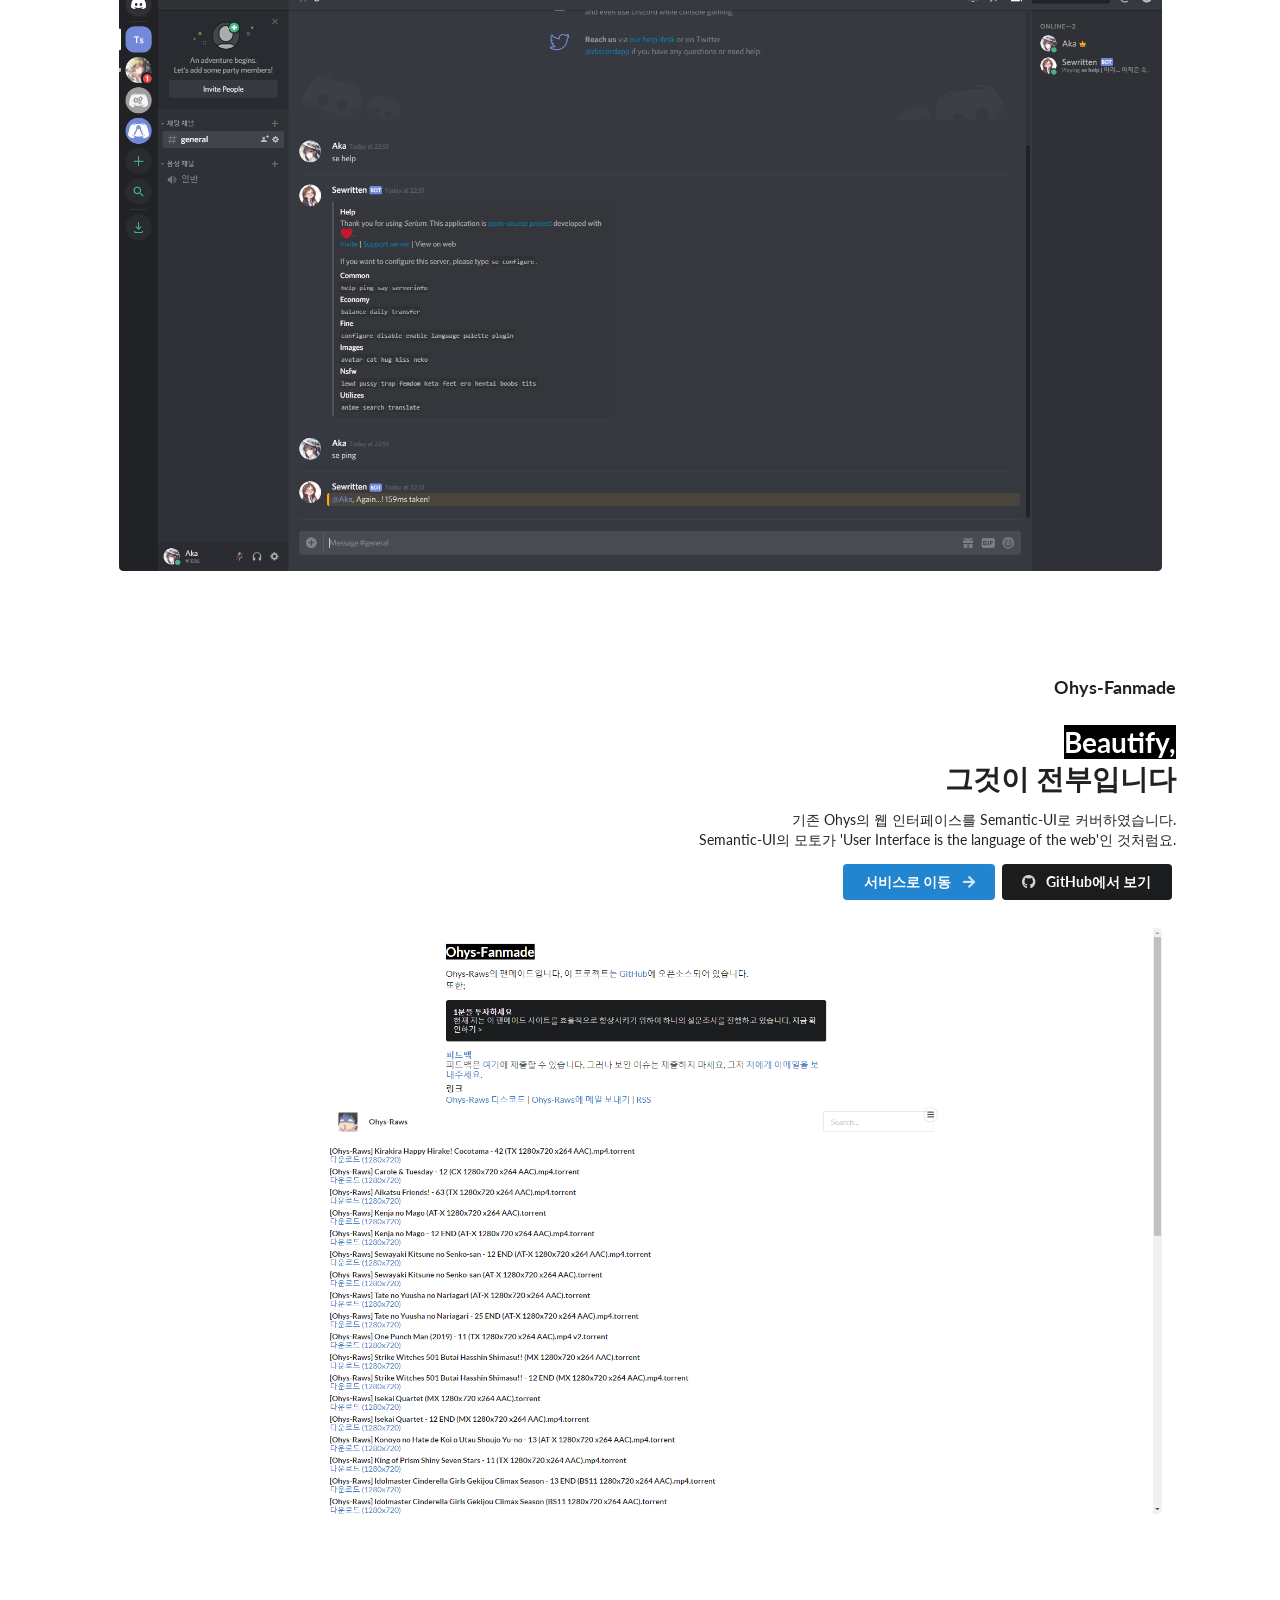
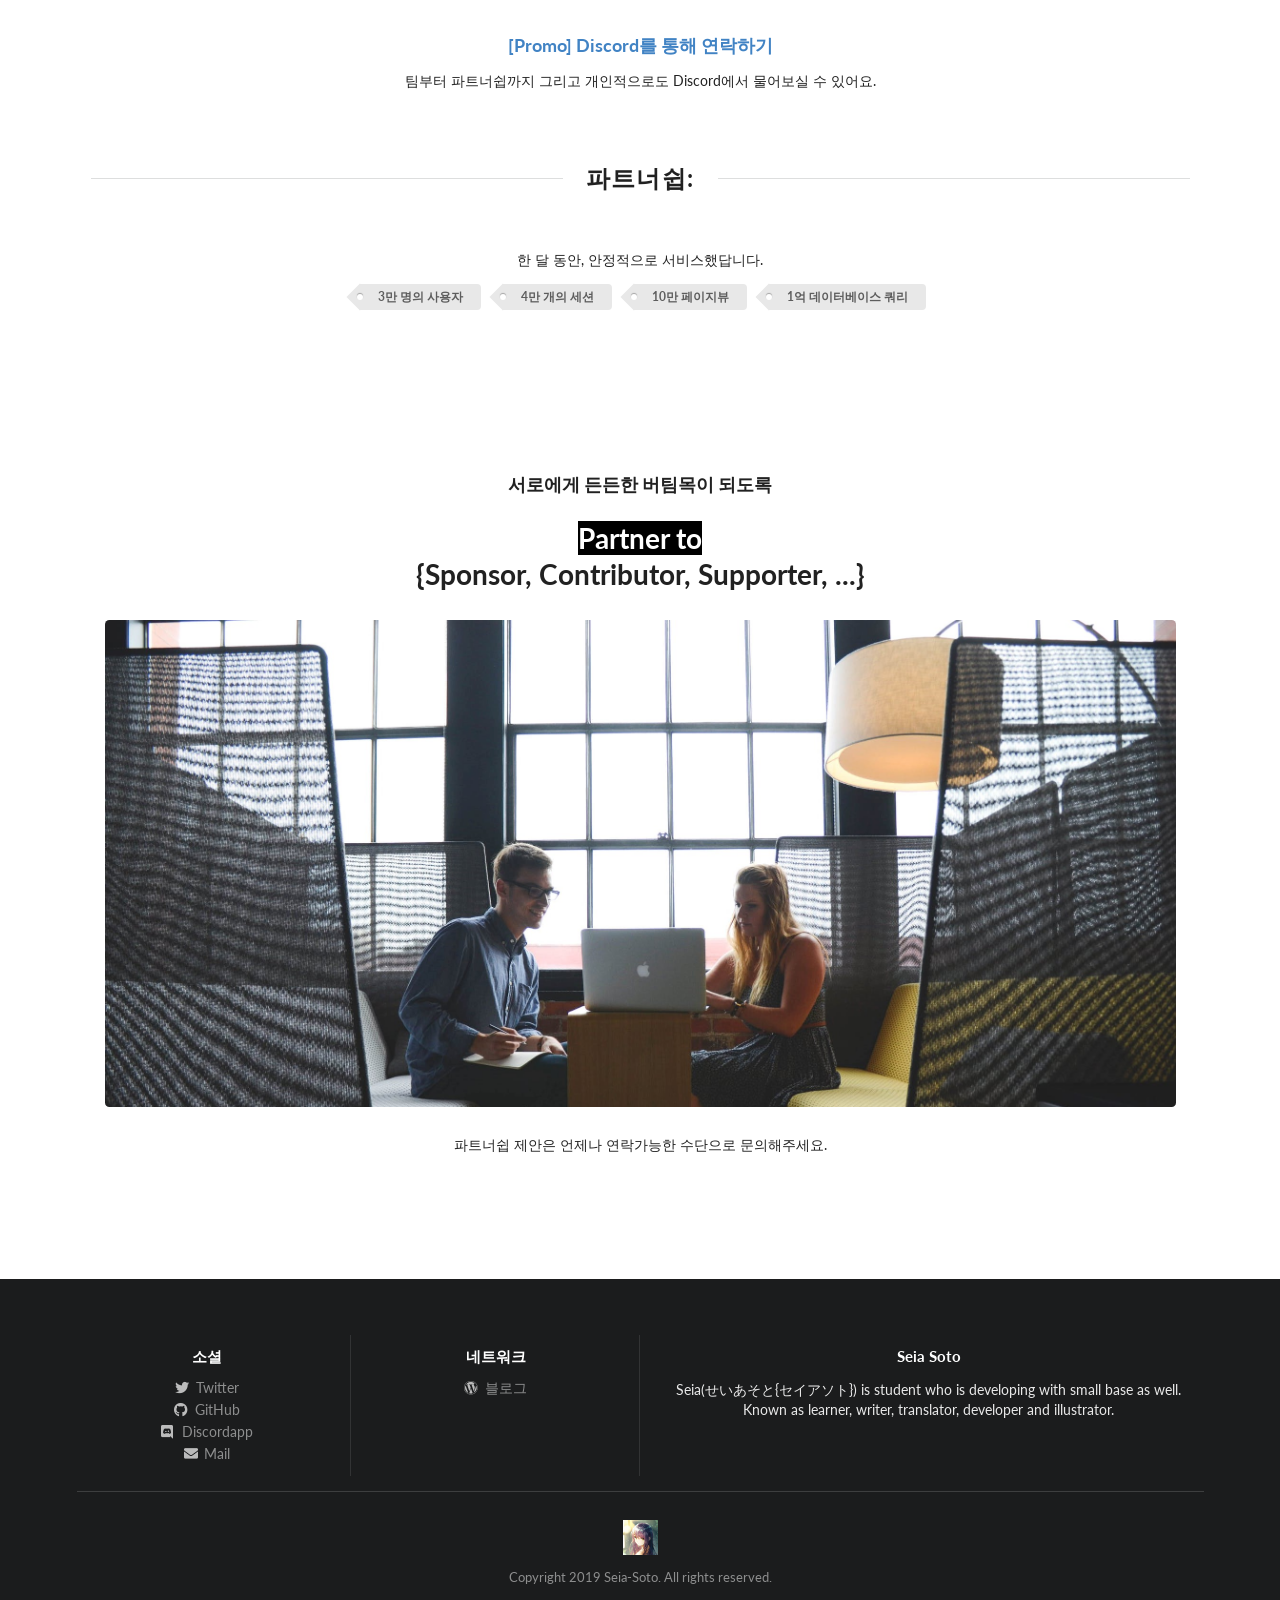
==== commit 2722d212: "Update." ====
--- a/index.html
+++ b/index.html
@@ -5,12 +5,24 @@
 -->
 <html lang="ko" dir="ltr">
   <head>
+    <!-- Global site tag (gtag.js) - Google Analytics -->
+    <script async src="https://www.googletagmanager.com/gtag/js?id=UA-130620056-5"></script>
+    <script>
+      window.dataLayer = window.dataLayer || [];
+      function gtag(){dataLayer.push(arguments);}
+      gtag('js', new Date());
+
+      gtag('config', 'UA-130620056-5');
+    </script>
+
     <meta charset="utf-8">
     <title>Seia-Soto</title>
 
     <meta name="viewport" content="width=device-width, initial-scale=1" />
     <meta name="author" content="Seia-Soto">
-    <meta name="description" content="Aka, Seia Soto. 아카- 세야! 포트폴리오 사이트예요.">
+    <meta name="description" content="가지마다 아름다움의 가치를">
+
+    <link rel="shortcut icon" href="assets/images/70131984_p0_master1200_avatarsize.jpg" />
 
     <link rel="stylesheet" type="text/css" href="ui/semantic.min.css">
     <script
@@ -22,247 +34,239 @@
     <link rel="stylesheet" href="assets/styles/aka.css">
   </head>
   <body>
-    <div class="ui right sidebar inverted vertical menu">
-      <div class="item">
-        <div class="ui inverted transparent icon input">
-          <input class="blogSearchInput" type="text" placeholder="블로그 검색...">
-          <i class="search icon"></i>
-        </div>
-      </div>
+    <div class="ui right borderless sidebar inverted vertical menu">
       <a class="item" href="https://b2.seia.io">
         <i class="wordpress icon"></i>
         블로그
       </a>
-      <a class="item" href="https://serium.seia.io">
-        Serium
+      <a class="item" href="https://twitter.com/Seia_Soto">
+        <i class="twitter icon"></i>
+        트위터
       </a>
-      <a class="item" href="https://ohys.seia.io">
-        Ohys
+      <a class="item" href="https://discord.gg/NjAjJqB">
+        <i class="discord icon"></i>
+        Discord
+      </a>
+      <a class="item" href="https://github.com/Seia-Soto">
+        <i class="github icon"></i>
+        GitHub
       </a>
     </div>
-    <div class="dimmed pusher">
+
+    <div class="pusher">
+      <nav>
+        <div class="ui borderless top fixed menu">
+          <div class="ui container">
+            <div href="" class="item">
+              <img class="ui avatar image" src="assets/images/70131984_p0_master1200_avatarsize.jpg">
+              &nbsp; Seia-Soto
+            </div>
+            <a class="right item" onclick="$('.ui.sidebar').sidebar('toggle')">
+              <i class="bars icon"></i>
+              메뉴
+            </a>
+          </div>
+        </div>
+      </nav>
       <header>
-        <nav>
-          <div class="ui grey inverted fixed secondary menu">
-            <div class="ui container">
-              <a href="" id="identityItem" class="item">
-                <img class="ui avatar image" src="assets/images/70131984_p0_master1200_avatarsize.jpg">
-                <span>&nbsp; Seia-Soto</span>
+        <div class="ui container">
+          <h2 class="ui right aligned header">
+            가지마다<br>
+            아름다움의 가치를<br>
+            <div class="sub header">
+              아름답고 깔끔한 기술의 내일로<br>
+              여러분을 연결합니다.<br>
+              <br>
+              Copyright 2019 Seia-Soto. All rights reserved.
+            </div>
+          </h2>
+        </div>
+      </header>
+
+      <section class="ui basic center aligned container segment aka promotion">
+        <h3 class="ui header">
+          <a href="https://github.com/serium-departments/Serium">[Promo] Serium v4 Cadet 릴리즈</a>
+        </h3>
+        <p>멀티 스레딩 지원(Sharding)과 더 깔끔해진 코드 베이스를 <a href="https://github.com/serium-departments/Serium">지금 확인</a>해보세요.</p>
+      </section>
+
+      <article class="ui basic container segment">
+        <section class="aka heading">
+          <h2 class="ui horizontal divider header">프로젝트:</h2>
+        </section>
+
+        <div class="ui center aligned aka summary">
+          <div class="ui stackable equal width grid">
+            <div class="column">
+              <a class="ui fluid card" href="https://github.com/serium-departments/Serium">
+                <div class="content">
+                  <div class="center aligned header">Serium</div>
+                  <div class="center aligned description">
+                    <p>The way how to get improved creativity and multi-purpose in Discord.</p>
+                  </div>
+                </div>
+                <div class="extra content">
+                  <div class="center aligned author">
+                    <i class="github icon"></i>
+                    GitHub
+                  </div>
+                </div>
               </a>
-              <a class="desktop item" href="https://b2.seia.io">
-                블로그
+            </div>
+            <div class="column">
+              <a class="ui fluid card" href="https://github.com/Seia-Soto/Ohys-Fanmade">
+                <div class="content">
+                  <div class="center aligned header">Ohys-Fanmade</div>
+                  <div class="center aligned description">
+                    <p>The fanmade site of Ohys-Raws.</p>
+                  </div>
+                </div>
+                <div class="extra content">
+                  <div class="center aligned author">
+                    <i class="github icon"></i>
+                    GitHub
+                  </div>
+                </div>
               </a>
-              <a class="desktop item" href="https://serium.seia.io">
-                Serium
+            </div>
+            <div class="column">
+              <a class="ui fluid card" href="https://github.com/Seia-Soto/invisibleHandshake">
+                <div class="content">
+                  <div class="center aligned header">invisibleHandshake</div>
+                  <div class="center aligned description">
+                    <p>Ignore Korea Communications Commission's prvention policy that filters SNI field, by spliting transmission units of connection.</p>
+                  </div>
+                </div>
+                <div class="extra content">
+                  <div class="center aligned author">
+                    <i class="github icon"></i>
+                    GitHub
+                  </div>
+                </div>
               </a>
-              <a class="desktop item" href="https://ohys.seia.io">
-                Ohys
+            </div>
+            <div class="column">
+              <a class="ui fluid card" href="https://github.com/Seia-Soto/AkaPage">
+                <div class="content">
+                  <div class="center aligned header">AkaPage</div>
+                  <div class="center aligned description">
+                    <p>Personal portfolio site.</p>
+                  </div>
+                </div>
+                <div class="extra content">
+                  <div class="center aligned author">
+                    <i class="github icon"></i>
+                    GitHub
+                  </div>
+                </div>
               </a>
-              <div class="desktop right menu">
-                <div href="#" class="item">
-                  <div class="ui transparent inverted icon input">
-                    <input class="blogSearchInput" type="text" placeholder="블로그 검색...">
-                    <i class="search icon"></i>
-                  </div>
-                </div>
-              </div>
-
-              <!-- IDEA: Mobile menu -->
-              <div class="mobile right menu">
-                <div href="#" id="sidebarToggle" class="item">
-                  <i class="bars icon"></i>
-                </div>
-              </div>
-            </div>
-          </div>
-        </nav>
-      </header>
-
-      <!-- IDEA: Loader
-      <article id="loaderPusher">
-
+            </div>
+          </div>
+
+          <div class="ui center aligned basic segment">
+            <a class="ui secondary button" href="https://github.com/Seia-Soto">
+              <i class="github icon"></i>
+              GitHub에서 모두 보기
+            </a>
+          </div>
+        </div>
+
+        <section class="ui basic segment aka context">
+          <h3 class="ui header">Serium</h3>
+          <h1 class="ui header">
+            더 이상의 <span class="aka blackout">귀찮음</span>은<br>
+            이제 그만.
+          </h1>
+          <p>
+            Serium은 개인적으로 개발 상태에 있는 Discord용 챗봇입니다.<br>
+            완전한 오픈소스로 개발되었으며, 서버로의 봇 방지 그리고 네임 파레트 기능을 제공합니다.
+          </p>
+
+          <button class="ui primary button" onclick="location.href='https://discordapp.com/api/oauth2/authorize?client_id=429913480708096000&permissions=8&redirect_uri=https%3A%2F%2Fauthentication.seia.io%2Fdiscordapp&scope=bot">
+            초대하기
+            <i class="right arrow icon"></i>
+          </button>
+          <button class="ui secondary button" onclick="location.href='https://github.com/Seia-Soto/Serium">
+            <i class="github icon"></i>
+            GitHub에서 보기
+          </button>
+
+          <div class="ui basic segment">
+            <img class="ui rounded fluid image" src="assets/images/etc/screenshot-serium-help.png" alt="Screenshot of Serium help command">
+          </div>
+        </section>
+        <section class="ui right aligned basic segment aka context">
+          <h3 class="ui header">Ohys-Fanmade</h3>
+          <h1 class="ui header">
+            <span class="aka blackout">
+              Beautify,<br>
+            </span>
+            그것이 전부입니다
+          </h1>
+          <p>
+            기존 Ohys의 웹 인터페이스를 Semantic-UI로 커버하였습니다.<br>
+            Semantic-UI의 모토가 'User Interface is the language of the web'인 것처럼요.
+          </p>
+
+          <button class="ui primary button" onclick="location.href='https://ohys.seia.io">
+            서비스로 이동
+            <i class="right arrow icon"></i>
+          </button>
+          <button class="ui secondary button" onclick="location.href='https://github.com/Seia-Soto/Ohys-Fanmade">
+            <i class="github icon"></i>
+            GitHub에서 보기
+          </button>
+
+          <div class="ui basic segment">
+            <img class="ui rounded fluid image" src="assets/images/etc/screenshot-ohys-main.png" alt="Screenshot of Serium help command">
+          </div>
+        </section>
       </article>
-      -->
-      <article id="contentPusher">
-        <article id="mainHero">
-          <div class="ui center aligned container">
-            <h2 class="ui header">
-              점점 더 많은 사람들,<br>
-              더 많은 정보를 꼭짓점과<br>
-              선분과 같이<br>
-              하나하나 이어갑니다
-              <div class="sub header">
-                저는 일러스트레이터도, 디자이너도 아닙니다.<br>
-                여러분을 연결해주는 한낱 학생 프로그래머입니다.
-              </div>
-            </h2>
-          </div>
-        </article>
-
-        <!-- IDEA: Main promotion pages -->
-        <article id="contentWrapper">
-          <div id="seriumPage" class="pushed full page">
-            <div class="ui container">
-              <h2 class="ui inverted huge header">
-                <span class="neonsign">
-                  <span class="neonsign active">#Serium</span><br>
-                  <br>
-                  아무도 없는 Discord를<br>
-                  <span class="neonsign active">봇으로부터 보호</span>하세요
-                </span>
-                <div class="sub header">
-                  당신의 Discord 서버를 위한<br>
-                  멤버 스패밍 차단부터 개성있는 네임 파레트까지.
-                </div>
-              </h2>
-
-              <a class="ui right labeled primary icon button" href="https://discordapp.com/api/oauth2/authorize?client_id=429913480708096000&permissions=8&redirect_uri=https%3A%2F%2Fauthentication.seia.io%2Fdiscordapp&scope=bot">
-                <i class="right arrow icon"></i>
-                지금 서버에 초대하기
-              </a>
-            </div>
-          </div>
-          <div id="teamPage" class="pushed full page">
-            <div class="ui right aligned container">
-              <h2 class="ui huge header">
-                함께 작품을 만들 당신을<br>
-                찾고 있습니다
-                <div class="sub header">
-                  함께 하시겠습니까?<br>
-                  또한 공동협업 시에 서비스 호스트에 필요한<br>
-                  서버 또한 준비되어 있습니다.<br>
-                  <br>
-                  <div class="ui horizontal bulleted list">
-                    <div class="item">일본 Vultr 기반 가상서버</div>
-                    <div class="item">GitHub에서 오픈소스 기여</div>
-                    <div class="item">타 프로젝트 문서 번역</div>
-                  </div>
-                </div>
-              </h2>
-
-              <a class="ui right labeled secondary icon button" href="https://discordapp.com/invite/NjAjJqB">
-                <i class="discord icon"></i>
-                Discord에서 함께하기
-              </a>
-            </div>
-          </div>
-          <div id="sponsorPage" class="pushed full page">
-            <div class="ui center aligned container">
-              <h2 class="ui huge header">
-                프로젝트를 뒤에서<br>
-                지켜보세요,<br>
-                그리고 밀어주세요
-                <div class="sub header">
-                  모든 프로젝트는 오픈소스로 진행됩니다.<br>
-                  또한 언제나 더 좋은 서비스 품질을 제공하기 위해 스폰서를 두고 있습니다.<br>
-                  <br>
-                  <b>*스폰서 현황은 공식적으로 공개되지 않으며, Patreon은 현재 사용하지 않습니다.</b>
-                </div>
-              </h2>
-
-              <a class="ui right labeled secondary icon button" href="https://discordapp.com/invite/NjAjJqB">
-                <i class="discord icon"></i>
-                Discord로 문의
-              </a>
-              <a class="ui right labeled blue icon button" href="https://twitter.com/Seia_Soto">
-                <i class="discord icon"></i>
-                Twitter로 문의
-              </a>
-            </div>
-          </div>
-
-          <!-- IDEA: Main content pages -->
-          <div class="page">
-            <div class="ui container">
-              <h2 class="ui header">
-                한 달 동안,<br>
-                쉴 틈없이 연결했습니다<br>
-              </h2>
-
-              <div class="ui equal width stackable internally celled column center aligned grid">
-                <div class="column">
-                  <div class="ui statistic">
-                    <div class="value">
-                      26K
-                    </div>
-                    <div class="label">
-                      사용자
-                    </div>
-                  </div>
-                </div>
-                <div class="column">
-                  <div class="ui statistic">
-                    <div class="value">
-                      35.6K
-                    </div>
-                    <div class="label">
-                      세션
-                    </div>
-                  </div>
-                </div>
-                <div class="column">
-                  <div class="ui statistic">
-                    <div class="value">
-                      92K
-                    </div>
-                    <div class="label">
-                      페이지뷰
-                    </div>
-                  </div>
-                </div>
-                <div class="column">
-                  <div class="ui statistic">
-                    <div class="value">
-                      160,704K
-                    </div>
-                    <div class="label">
-                      데이터베이스 질의
-                    </div>
-                  </div>
-                </div>
-              </div>
-            </div>
-          </div>
-          <div class="page">
-            <div class="ui container">
-              <h2 class="ui header">
-                이전 디자인을<br>
-                찾고 계신가요?
-              </h2>
-
-              <div class="ui list">
-                <a class="item" href="_oldsites/2018default/index.html">
-                  <i class="folder icon"></i>
-                  <div class="content">
-                    <div class="header">2018default</div>
-                    <div class="description">2018년도 AkaPage의 첫 디자인.</div>
-                  </div>
-                </a>
-                <a class="item" href="_oldsites/2018xmas/index.html">
-                  <i class="folder icon"></i>
-                  <div class="content">
-                    <div class="header">2018xmas</div>
-                    <div class="description">2018년도 AkaPage의 크리스마스를 위한 특별 디자인.</div>
-                  </div>
-                </a>
-                <a class="item" href="_oldsites/2019newyear/index.html">
-                  <i class="folder icon"></i>
-                  <div class="content">
-                    <div class="header">2019newyear</div>
-                    <div class="description">2019년도 AkaPage의 새해 축하 디자인.</div>
-                  </div>
-                </a>
-                <a class="item" href="_oldsites/2019wide/index.html">
-                  <i class="folder icon"></i>
-                  <div class="content">
-                    <div class="header">2019wide</div>
-                    <div class="description">2019년도 AkaPage의 의미있는 첫 디자인 그리고 새 헤더.</div>
-                  </div>
-                </a>
-              </div>
-            </div>
-          </div>
-        </article>
+
+      <section class="ui basic center aligned container segment aka promotion">
+        <h3 class="ui header">
+          <a href="https://discord.gg/NjAjJqB">[Promo] Discord를 통해 연락하기</a>
+        </h3>
+        <p>팀부터 파트너쉽까지 그리고 개인적으로도 Discord에서 물어보실 수 있어요.</p>
+      </section>
+
+      <article class="ui basic center aligned container segment">
+        <section class="aka heading">
+          <h2 class="ui horizontal divider header">파트너쉽:</h2>
+        </section>
+
+        <section class="aka summary">
+          <p>한 달 동안, 안정적으로 서비스했답니다.</p>
+          <div class="ui tag labels">
+            <a class="ui label">
+              3만 명의 사용자
+            </a>
+            <a class="ui label">
+              4만 개의 세션
+            </a>
+            <a class="ui label">
+              10만 페이지뷰
+            </a>
+            <a class="ui label">
+              1억 데이터베이스 쿼리
+            </a>
+          </div>
+        </section>
+
+        <section class="aka context">
+          <h3 class="ui header">서로에게 든든한 버팀목이 되도록</h3>
+          <h1 class="ui header">
+            <span class="aka blackout">
+              Partner to<br>
+            </span>
+            {Sponsor, Contributor, Supporter, ...}
+          </h1>
+
+          <div class="ui basic segment">
+            <img class="ui rounded fluid image" src="assets/images/etc/context-image-partnership.jpg" alt="Screenshot of Serium help command">
+          </div>
+          <p>파트너쉽 제안은 언제나 연락가능한 수단으로 문의해주세요.</p>
+        </section>
       </article>
 
       <footer class="ui inverted vertical footer segment">
--- a/assets/styles/aka.css
+++ b/assets/styles/aka.css
@@ -2,13 +2,20 @@
   scroll-behavior: smooth;
 }
 
+nav {
+  background-color: white;
+}
 header {
   width: 100vw;
+  height: 640px;
+
+  padding-top: 200px;
+
+  background-image: linear-gradient(to left, #ffffff 2%, transparent), url(../images/pexels-photo-2395249.jpeg);
+
+  background-position: center;
+  background-size: cover;
 }
-nav {
-
-}
-
 footer {
   margin: 5em 0em 0em !important;
   padding: 5em 0em !important;
@@ -16,116 +23,30 @@
   width: 100vw !important;
 }
 
-#loaderPusher {
+article {
+  padding-top: 25px;
+  padding-bottom: 25px;
+}
+.aka.promotion {
   width: 100vw;
-  height: 100vw;
-}
-#contentPusher {
-  min-height: 80vh;
+  height: 120px;
+
+  padding-top: 40px;
 }
 
-#mainHero {
-  padding-top: 200px;
-
-  height: 725px;
-  max-height: 100vh;
-
-  background-size: cover;
-  background-position: center;
-
-  background-image: url(../images/pexels-photo-509922.jpeg);
+span.blackout {
+  color: white;
+  background-color: black;
 }
 
-#seriumPage {
-  background-size: cover;
-  background-position: center;
-
-  background-image: linear-gradient(to right, #23272a 25vw, transparent), url(../images/pexels-photo-204366.jpeg);
+.aka.heading {
+  padding-top: 25px;
+  padding-bottom: 60px;
 }
-#teamPage {
-  background-size: cover;
-  background-position: center;
-
-  background-image: linear-gradient(to left, #ffebcd 25vw, transparent), url(../images/pexels-photo-1036808.jpeg);
+.aka.summary {
+  padding-bottom: 120px;
 }
-#sponsorPage {
-  background-size: cover;
-  background-position: center;
-
-  background-image: linear-gradient(to top, #ffffff 1vw, transparent), url(../images/pexels-photo-90639.jpeg);
+.aka.context {
+  padding-top: 40px;
+  padding-bottom: 40px;
 }
-
-.page {
-  padding-top: 50px;
-}
-.private {
-  display: none;
-}
-.dark {
-  color: white;
-  background-color: #23272a;
-}
-.full {
-  min-height: 725px;
-  max-height: 100vh;
-}
-.pushed {
-  padding-top: 175px;
-}
-.promotion {
-  font-size: 2em;
-}
-
-/* Responsive design */
-@media screen and (max-width: 600px) {
-  .desktop {
-    display: none !important;
-  }
-}
-@media screen and (min-width: 601px) {
-  .mobile {
-    display: none !important;
-  }
-}
-
-/* Extra effects */
-@keyframes blink {
-  78% {
-    color: inherit;
-    text-shadow: inherit;
-  }
-  79%{
-     color: #333;
-  }
-  80% {
-
-    text-shadow: none;
-  }
-  81% {
-    color: inherit;
-    text-shadow: inherit;
-  }
-  82% {
-    color: #333;
-    text-shadow: none;
-  }
-  83% {
-    color: inherit;
-    text-shadow: inherit;
-  }
-  92% {
-    color: #333;
-    text-shadow: none;
-  }
-  92.5% {
-    color: inherit;
-    text-shadow: inherit;
-  }
-}
-
-.neonsign {
-  text-shadow: 0 -40px 100px, 0 0 2px, 0 0 1em #ff4444, 0 0 0.5em #ff4444, 0 0 0.1em #ff4444, 0 10px 3px #000;
-}
-.neonsign.active {
-  animation: blink linear infinite 2s;
-}
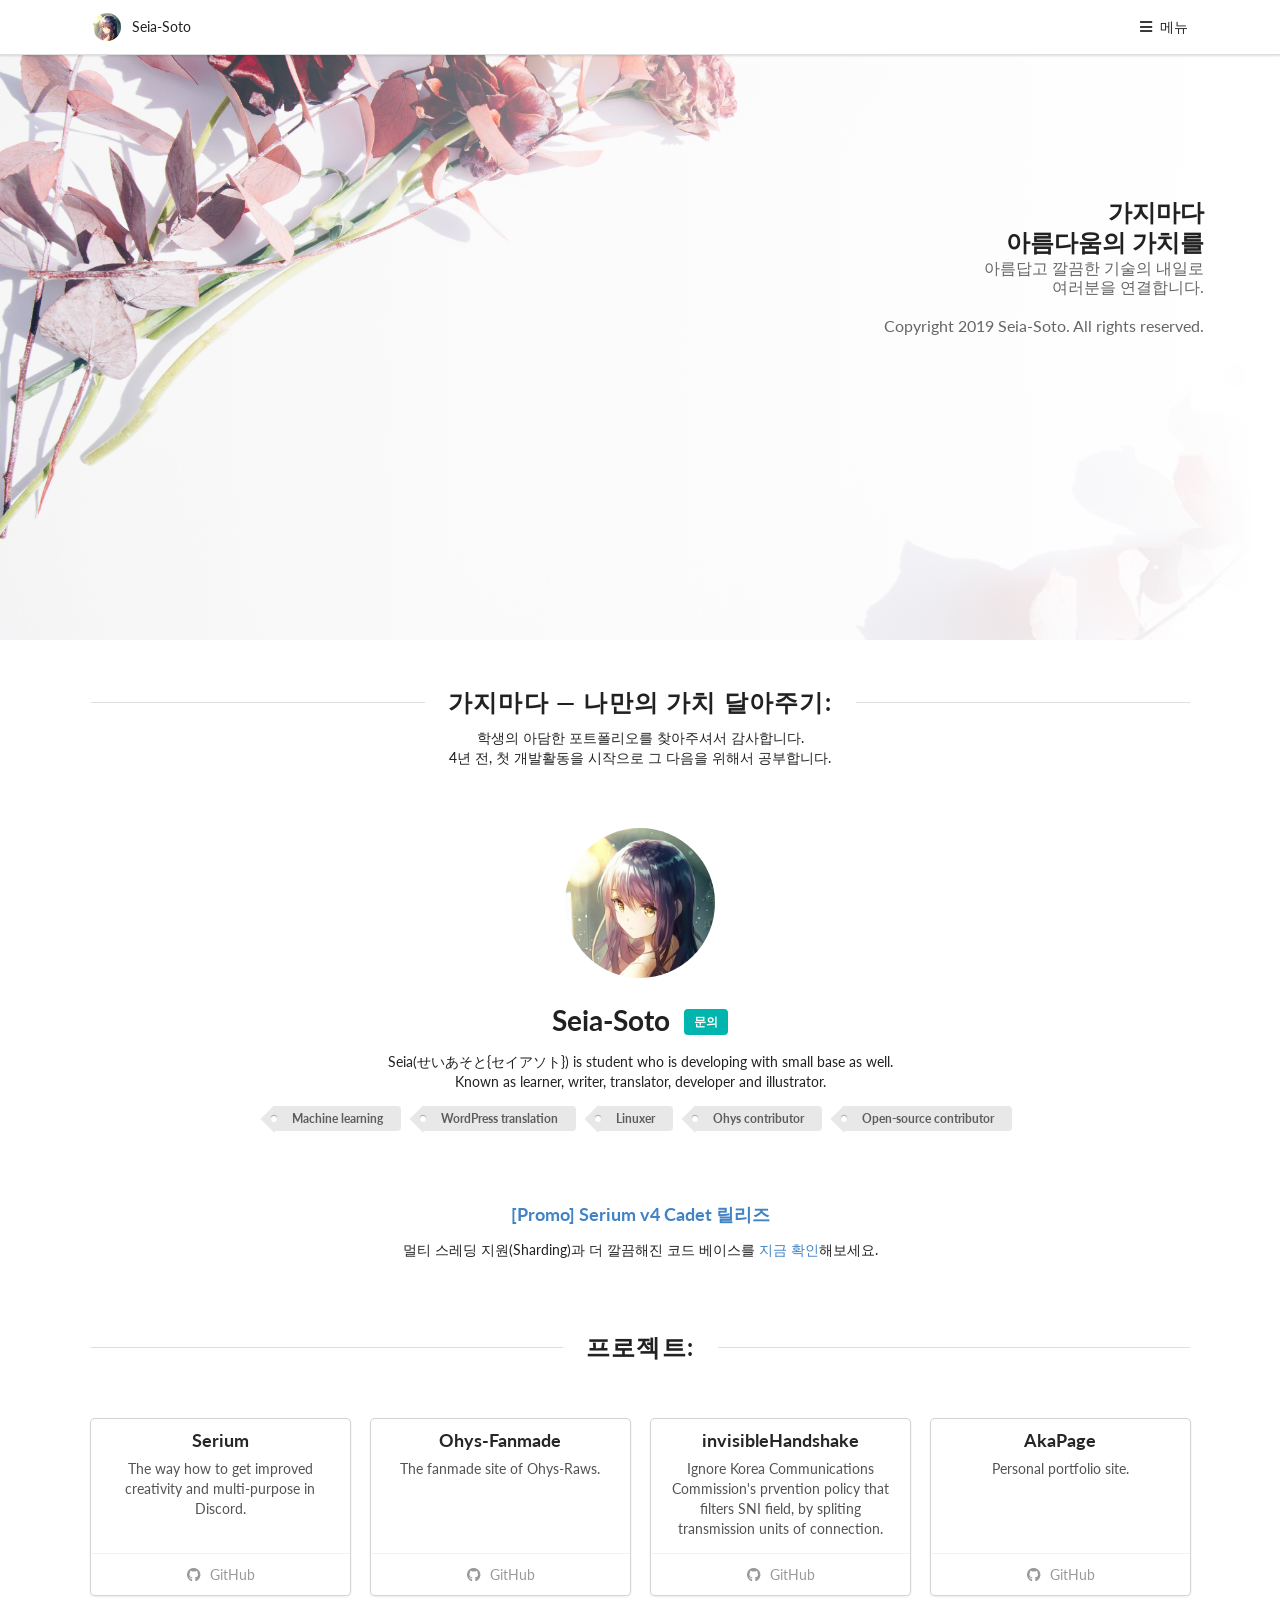
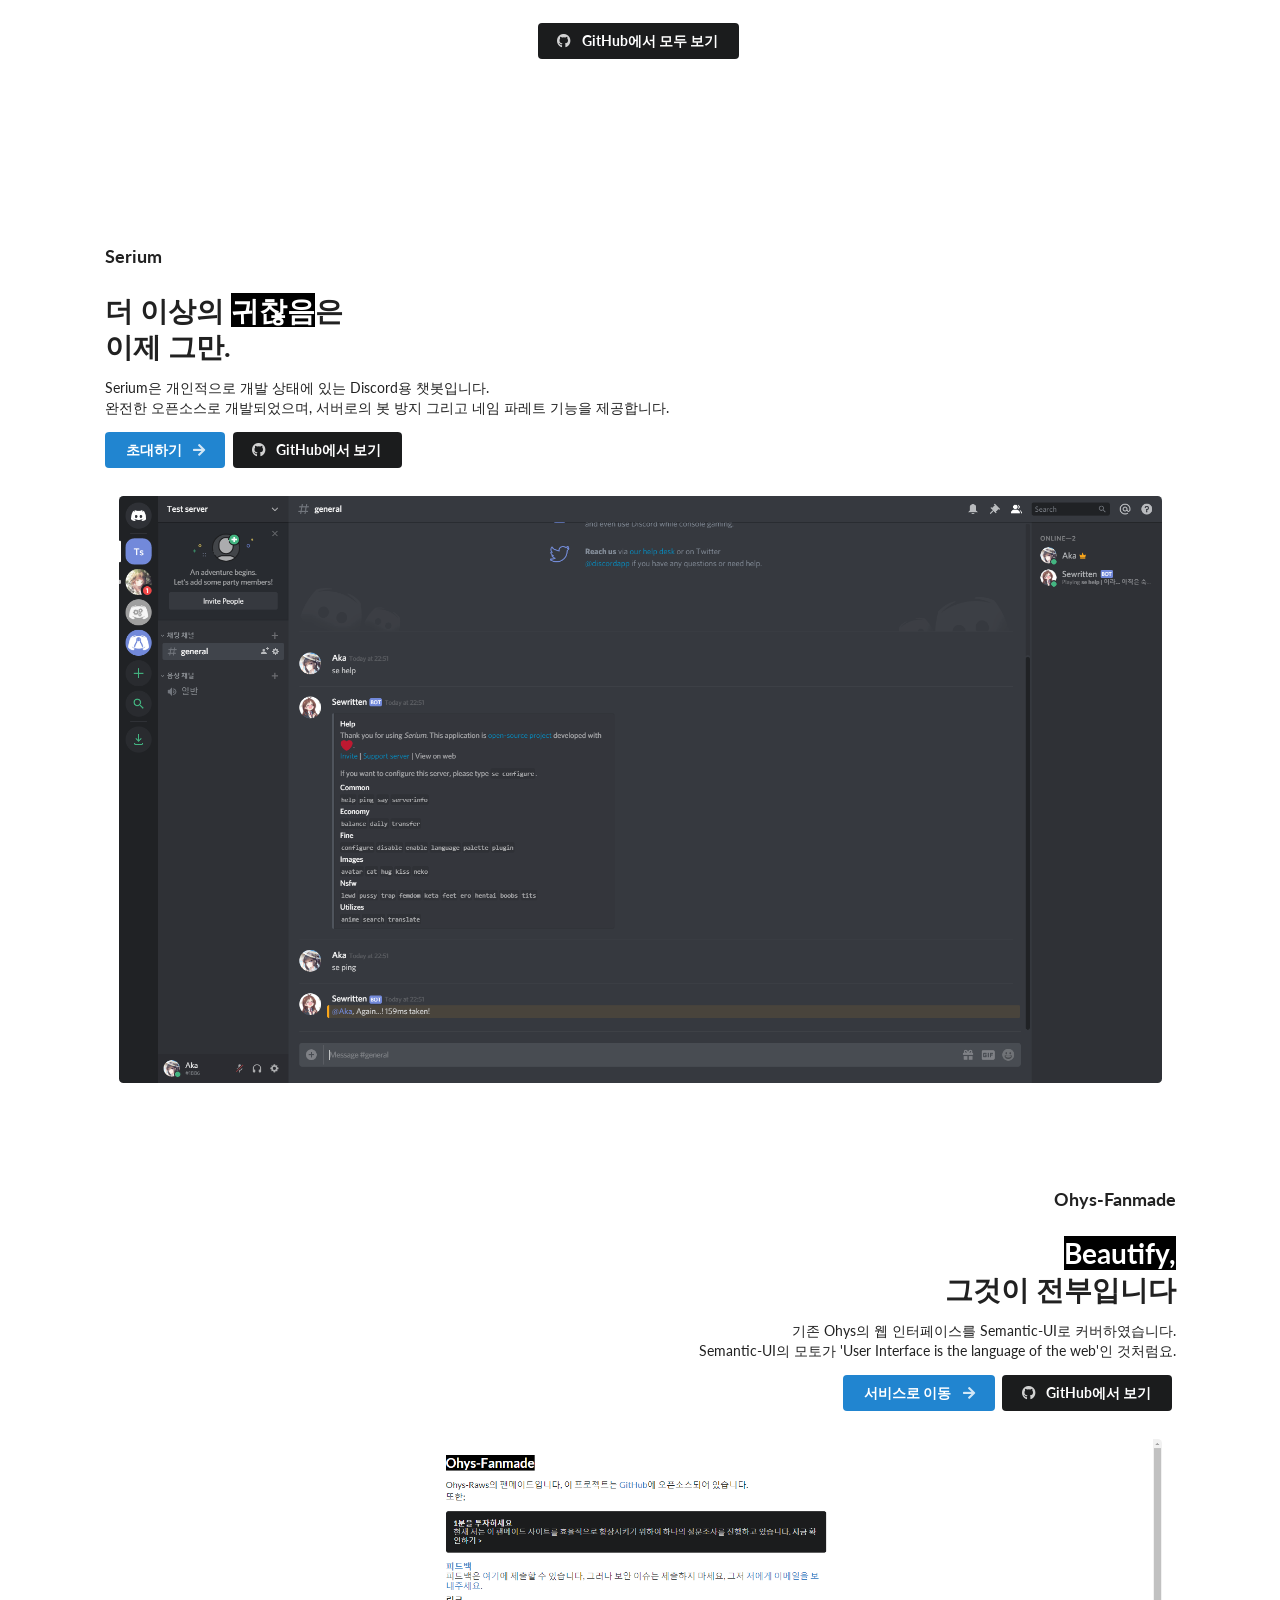
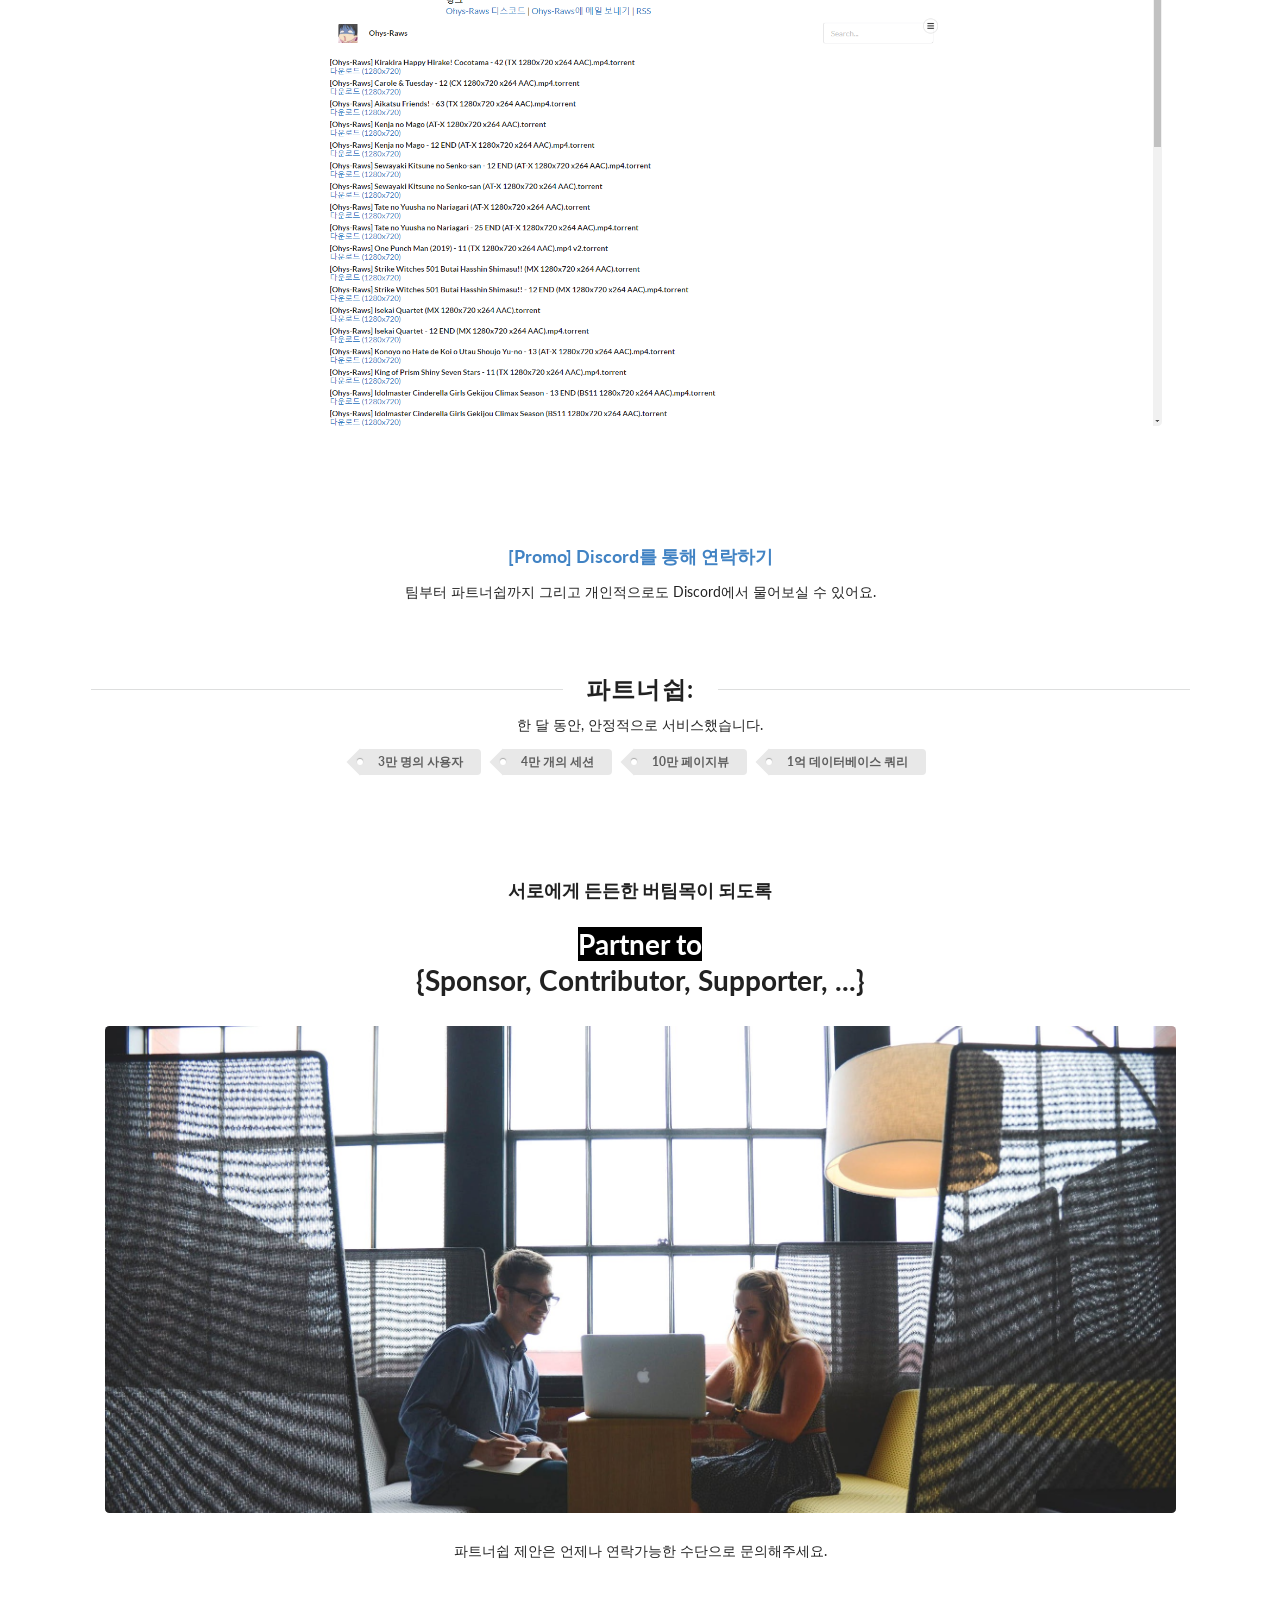
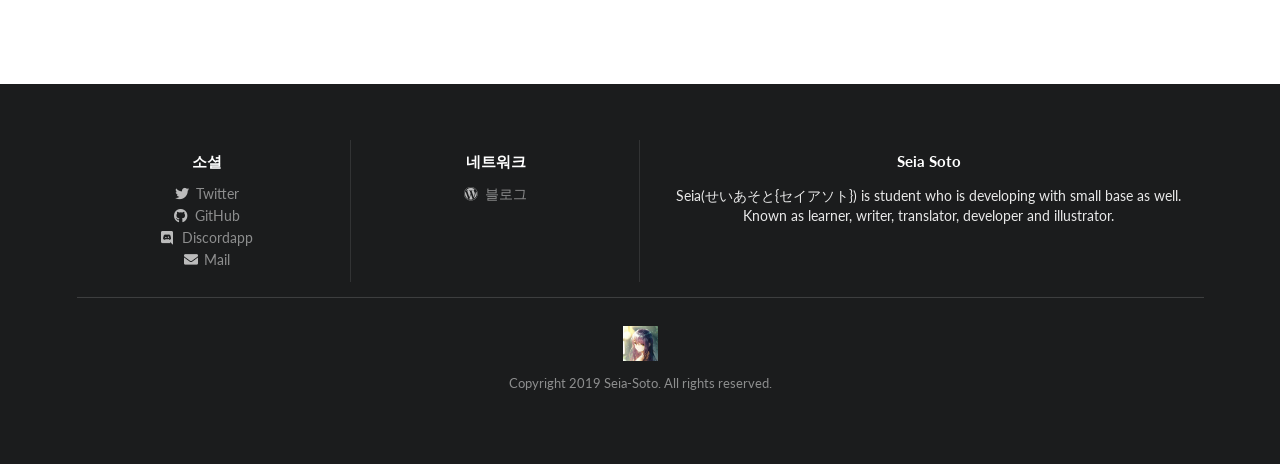
==== commit e593d6bd: "Add profile context and change sidebar transition" ====
--- a/index.html
+++ b/index.html
@@ -20,7 +20,7 @@
 
     <meta name="viewport" content="width=device-width, initial-scale=1" />
     <meta name="author" content="Seia-Soto">
-    <meta name="description" content="가지마다 아름다움의 가치를">
+    <meta name="description" content="가지마다 아름다움의 가치를, Seia-Soto의 AkaPage.">
 
     <link rel="shortcut icon" href="assets/images/70131984_p0_master1200_avatarsize.jpg" />
 
@@ -35,6 +35,20 @@
   </head>
   <body>
     <div class="ui right borderless sidebar inverted vertical menu">
+      <div class="header item">
+        — AkaPage
+      </div>
+      <a class="item" href="#project">
+        <i class="tag icon"></i>
+        프로젝트
+      </a>
+      <a class="item" href="#partnership">
+        <i class="tag icon"></i>
+        파트너쉽
+      </a>
+      <div class="header item">
+        — 소셜
+      </div>
       <a class="item" href="https://b2.seia.io">
         <i class="wordpress icon"></i>
         블로그
@@ -50,6 +64,10 @@
       <a class="item" href="https://github.com/Seia-Soto">
         <i class="github icon"></i>
         GitHub
+      </a>
+      <a class="item" href="mailto:seia@outlook.kr">
+        <i class="envelope icon"></i>
+        Email
       </a>
     </div>
 
@@ -57,11 +75,11 @@
       <nav>
         <div class="ui borderless top fixed menu">
           <div class="ui container">
-            <div href="" class="item">
+            <div class="item" onclick="location.href=''">
               <img class="ui avatar image" src="assets/images/70131984_p0_master1200_avatarsize.jpg">
               &nbsp; Seia-Soto
             </div>
-            <a class="right item" onclick="$('.ui.sidebar').sidebar('toggle')">
+            <a class="right item" onclick="$('.ui.sidebar').sidebar('setting', 'transition', 'overlay').sidebar('toggle')">
               <i class="bars icon"></i>
               메뉴
             </a>
@@ -83,6 +101,44 @@
         </div>
       </header>
 
+      <article class="ui basic center aligned container segment">
+        <section class="aka heading">
+          <h2 class="ui horizontal divider header">가지마다 — 나만의 가치 달아주기:</h2>
+          <p>
+            학생의 아담한 포트폴리오를 찾아주셔서 감사합니다.<br>
+            4년 전, 첫 개발활동을 시작으로 그 다음을 위해서 공부합니다.
+          </p>
+        </section>
+
+        <img class="ui centered small circular image" src="assets/images/70131984_p0_master1200_avatarsize.jpg">
+        <h1 class="ui header">
+          Seia-Soto
+          <a class="ui teal label" onclick="$('.ui.sidebar').sidebar('setting', 'transition', 'overlay').sidebar('toggle')">문의</a>
+        </h1>
+        <p>
+          Seia(せいあそと{セイアソト}) is student who is developing with small base as well.<br>
+          Known as learner, writer, translator, developer and illustrator.
+        </p>
+
+        <div class="ui tag labels">
+          <div class="ui label">
+            Machine learning
+          </div>
+          <div class="ui label">
+            WordPress translation
+          </div>
+          <div class="ui label">
+            Linuxer
+          </div>
+          <div class="ui label">
+            Ohys contributor
+          </div>
+          <div class="ui label">
+            Open-source contributor
+          </div>
+        </div>
+      </article>
+
       <section class="ui basic center aligned container segment aka promotion">
         <h3 class="ui header">
           <a href="https://github.com/serium-departments/Serium">[Promo] Serium v4 Cadet 릴리즈</a>
@@ -90,77 +146,69 @@
         <p>멀티 스레딩 지원(Sharding)과 더 깔끔해진 코드 베이스를 <a href="https://github.com/serium-departments/Serium">지금 확인</a>해보세요.</p>
       </section>
 
-      <article class="ui basic container segment">
+      <article class="ui basic container segment" id="project">
         <section class="aka heading">
           <h2 class="ui horizontal divider header">프로젝트:</h2>
         </section>
 
         <div class="ui center aligned aka summary">
-          <div class="ui stackable equal width grid">
-            <div class="column">
-              <a class="ui fluid card" href="https://github.com/serium-departments/Serium">
-                <div class="content">
-                  <div class="center aligned header">Serium</div>
-                  <div class="center aligned description">
-                    <p>The way how to get improved creativity and multi-purpose in Discord.</p>
-                  </div>
-                </div>
-                <div class="extra content">
-                  <div class="center aligned author">
-                    <i class="github icon"></i>
-                    GitHub
-                  </div>
-                </div>
-              </a>
-            </div>
-            <div class="column">
-              <a class="ui fluid card" href="https://github.com/Seia-Soto/Ohys-Fanmade">
-                <div class="content">
-                  <div class="center aligned header">Ohys-Fanmade</div>
-                  <div class="center aligned description">
-                    <p>The fanmade site of Ohys-Raws.</p>
-                  </div>
-                </div>
-                <div class="extra content">
-                  <div class="center aligned author">
-                    <i class="github icon"></i>
-                    GitHub
-                  </div>
-                </div>
-              </a>
-            </div>
-            <div class="column">
-              <a class="ui fluid card" href="https://github.com/Seia-Soto/invisibleHandshake">
-                <div class="content">
-                  <div class="center aligned header">invisibleHandshake</div>
-                  <div class="center aligned description">
-                    <p>Ignore Korea Communications Commission's prvention policy that filters SNI field, by spliting transmission units of connection.</p>
-                  </div>
-                </div>
-                <div class="extra content">
-                  <div class="center aligned author">
-                    <i class="github icon"></i>
-                    GitHub
-                  </div>
-                </div>
-              </a>
-            </div>
-            <div class="column">
-              <a class="ui fluid card" href="https://github.com/Seia-Soto/AkaPage">
-                <div class="content">
-                  <div class="center aligned header">AkaPage</div>
-                  <div class="center aligned description">
-                    <p>Personal portfolio site.</p>
-                  </div>
-                </div>
-                <div class="extra content">
-                  <div class="center aligned author">
-                    <i class="github icon"></i>
-                    GitHub
-                  </div>
-                </div>
-              </a>
-            </div>
+          <div class="ui four stackable cards">
+            <a class="ui fluid card" href="https://github.com/serium-departments/Serium">
+              <div class="content">
+                <div class="center aligned header">Serium</div>
+                <div class="center aligned description">
+                  <p>The way how to get improved creativity and multi-purpose in Discord.</p>
+                </div>
+              </div>
+              <div class="extra content">
+                <div class="center aligned author">
+                  <i class="github icon"></i>
+                  GitHub
+                </div>
+              </div>
+            </a>
+            <a class="ui fluid card" href="https://github.com/Seia-Soto/Ohys-Fanmade">
+              <div class="content">
+                <div class="center aligned header">Ohys-Fanmade</div>
+                <div class="center aligned description">
+                  <p>The fanmade site of Ohys-Raws.</p>
+                </div>
+              </div>
+              <div class="extra content">
+                <div class="center aligned author">
+                  <i class="github icon"></i>
+                  GitHub
+                </div>
+              </div>
+            </a>
+            <a class="ui fluid card" href="https://github.com/Seia-Soto/invisibleHandshake">
+              <div class="content">
+                <div class="center aligned header">invisibleHandshake</div>
+                <div class="center aligned description">
+                  <p>Ignore Korea Communications Commission's prvention policy that filters SNI field, by spliting transmission units of connection.</p>
+                </div>
+              </div>
+              <div class="extra content">
+                <div class="center aligned author">
+                  <i class="github icon"></i>
+                  GitHub
+                </div>
+              </div>
+            </a>
+            <a class="ui fluid card" href="https://github.com/Seia-Soto/AkaPage">
+              <div class="content">
+                <div class="center aligned header">AkaPage</div>
+                <div class="center aligned description">
+                  <p>Personal portfolio site.</p>
+                </div>
+              </div>
+              <div class="extra content">
+                <div class="center aligned author">
+                  <i class="github icon"></i>
+                  GitHub
+                </div>
+              </div>
+            </a>
           </div>
 
           <div class="ui center aligned basic segment">
@@ -182,14 +230,14 @@
             완전한 오픈소스로 개발되었으며, 서버로의 봇 방지 그리고 네임 파레트 기능을 제공합니다.
           </p>
 
-          <button class="ui primary button" onclick="location.href='https://discordapp.com/api/oauth2/authorize?client_id=429913480708096000&permissions=8&redirect_uri=https%3A%2F%2Fauthentication.seia.io%2Fdiscordapp&scope=bot">
+          <a class="ui primary button" href="https://discordapp.com/api/oauth2/authorize?client_id=429913480708096000&permissions=8&redirect_uri=https%3A%2F%2Fauthentication.seia.io%2Fdiscordapp&scope=bot">
             초대하기
             <i class="right arrow icon"></i>
-          </button>
-          <button class="ui secondary button" onclick="location.href='https://github.com/Seia-Soto/Serium">
+          </a>
+          <a class="ui secondary button" href="https://github.com/Seia-Soto/Serium">
             <i class="github icon"></i>
             GitHub에서 보기
-          </button>
+          </a>
 
           <div class="ui basic segment">
             <img class="ui rounded fluid image" src="assets/images/etc/screenshot-serium-help.png" alt="Screenshot of Serium help command">
@@ -208,14 +256,14 @@
             Semantic-UI의 모토가 'User Interface is the language of the web'인 것처럼요.
           </p>
 
-          <button class="ui primary button" onclick="location.href='https://ohys.seia.io">
+          <a class="ui primary button" href="https://ohys.seia.io">
             서비스로 이동
             <i class="right arrow icon"></i>
-          </button>
-          <button class="ui secondary button" onclick="location.href='https://github.com/Seia-Soto/Ohys-Fanmade">
+          </a>
+          <a class="ui secondary button" href="https://github.com/Seia-Soto/Ohys-Fanmade">
             <i class="github icon"></i>
             GitHub에서 보기
-          </button>
+          </a>
 
           <div class="ui basic segment">
             <img class="ui rounded fluid image" src="assets/images/etc/screenshot-ohys-main.png" alt="Screenshot of Serium help command">
@@ -230,26 +278,24 @@
         <p>팀부터 파트너쉽까지 그리고 개인적으로도 Discord에서 물어보실 수 있어요.</p>
       </section>
 
-      <article class="ui basic center aligned container segment">
+      <article class="ui basic center aligned container segment" id="partnership">
         <section class="aka heading">
           <h2 class="ui horizontal divider header">파트너쉽:</h2>
-        </section>
-
-        <section class="aka summary">
-          <p>한 달 동안, 안정적으로 서비스했답니다.</p>
+          <p>한 달 동안, 안정적으로 서비스했습니다.</p>
+
           <div class="ui tag labels">
-            <a class="ui label">
+            <div class="ui label">
               3만 명의 사용자
-            </a>
-            <a class="ui label">
+            </div>
+            <div class="ui label">
               4만 개의 세션
-            </a>
-            <a class="ui label">
+            </div>
+            <div class="ui label">
               10만 페이지뷰
-            </a>
-            <a class="ui label">
+            </div>
+            <div class="ui label">
               1억 데이터베이스 쿼리
-            </a>
+            </div>
           </div>
         </section>
 
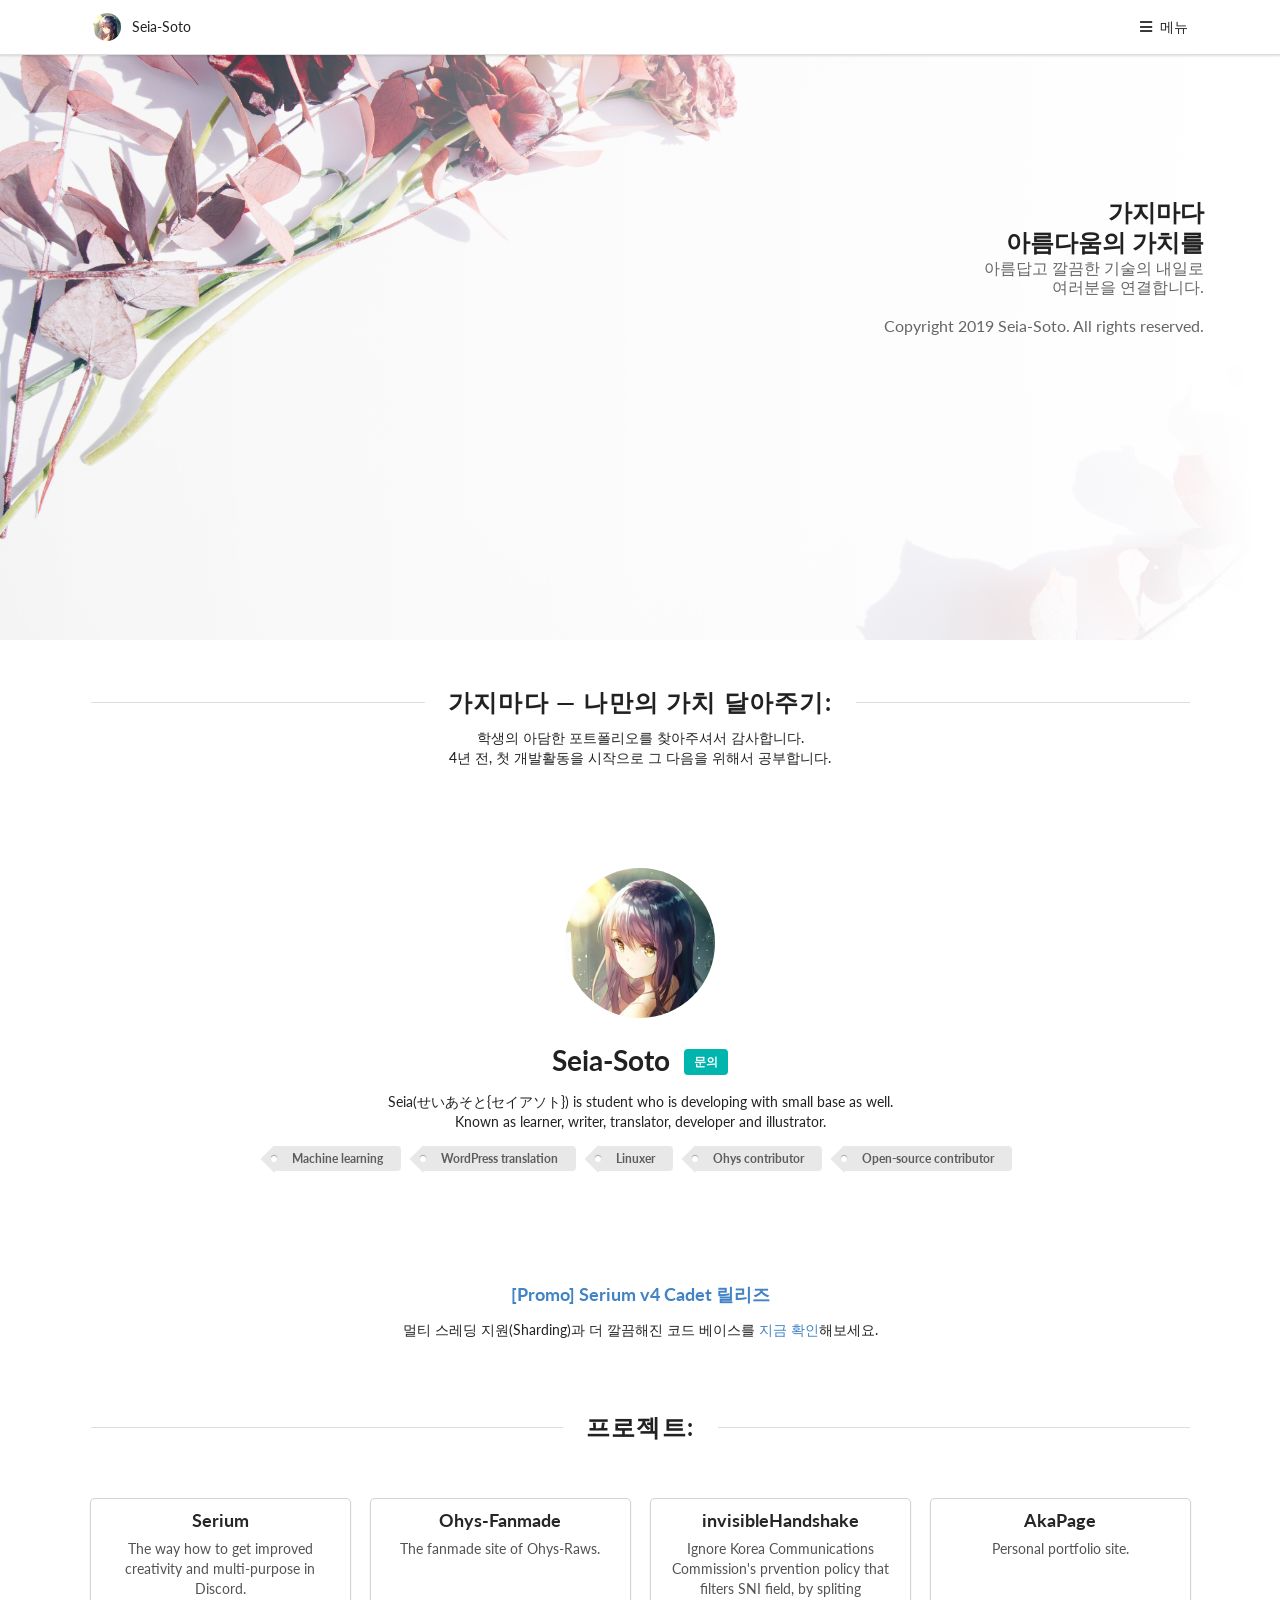
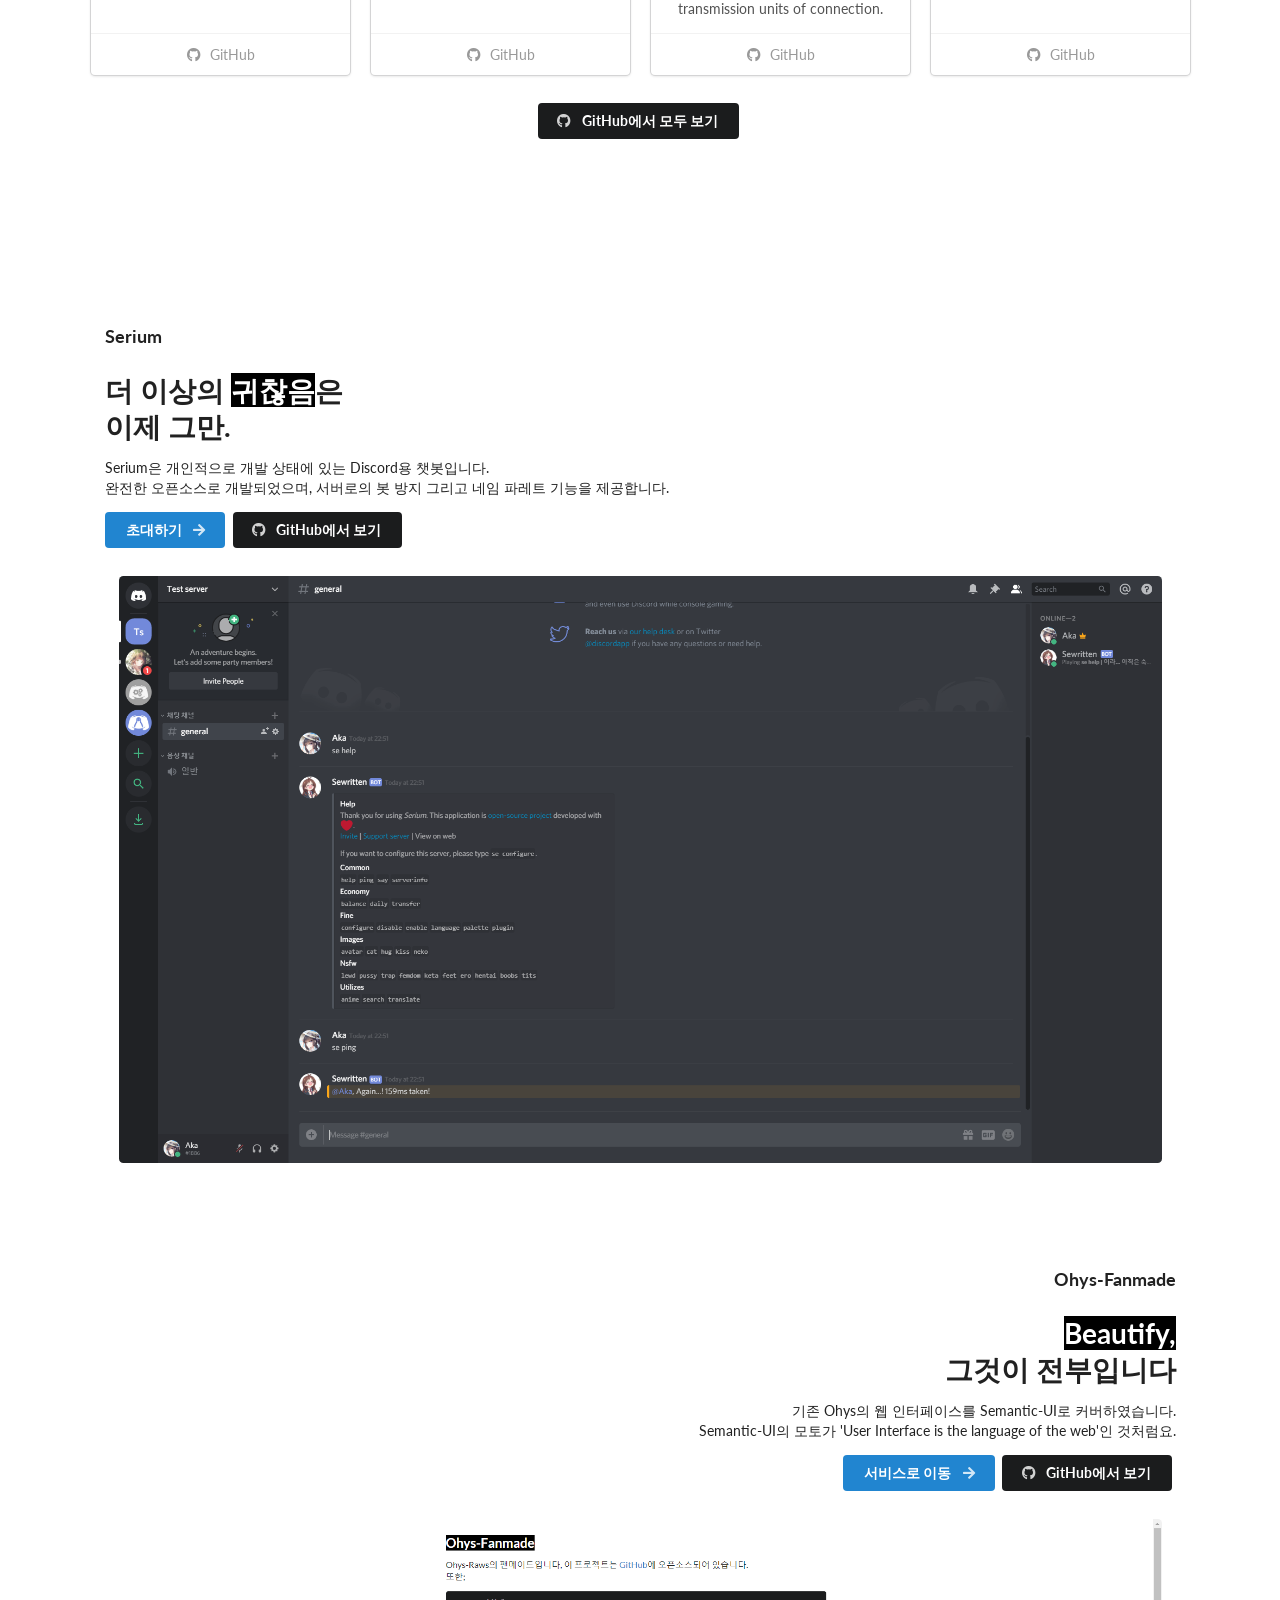
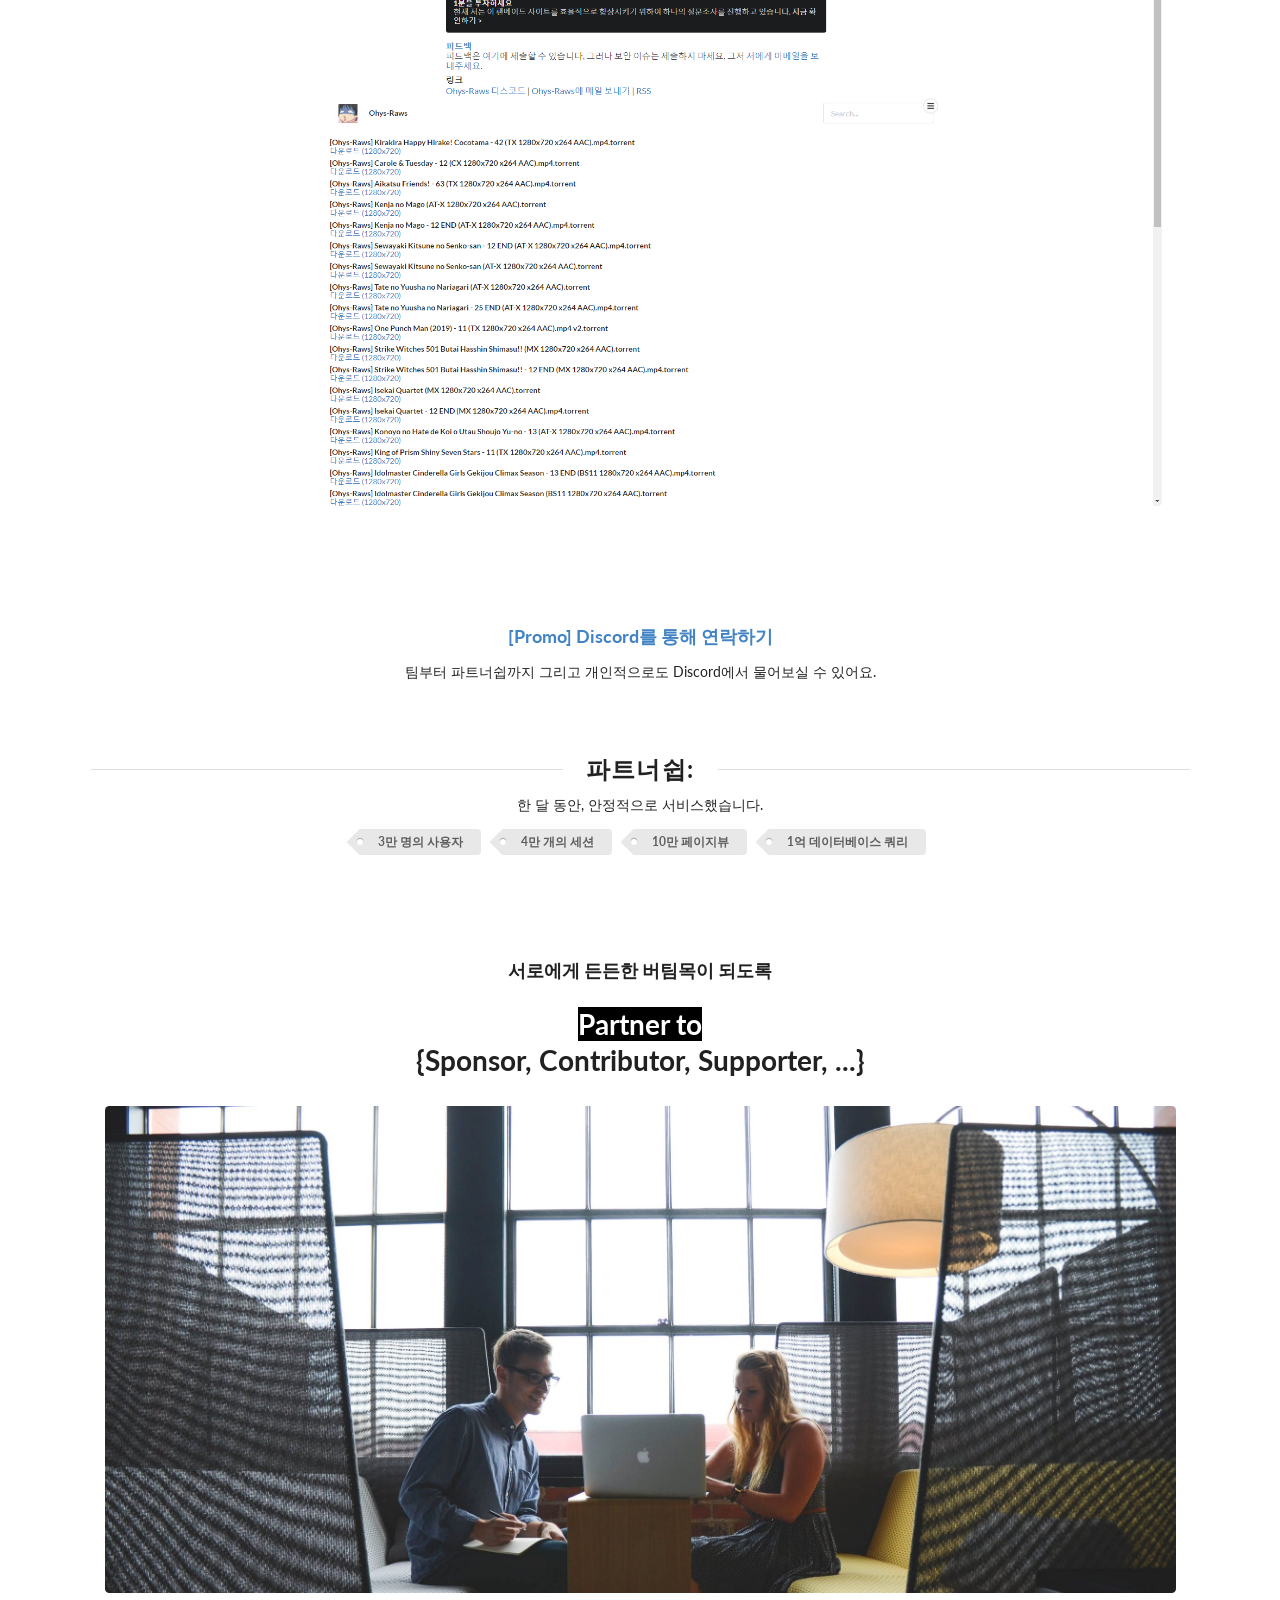
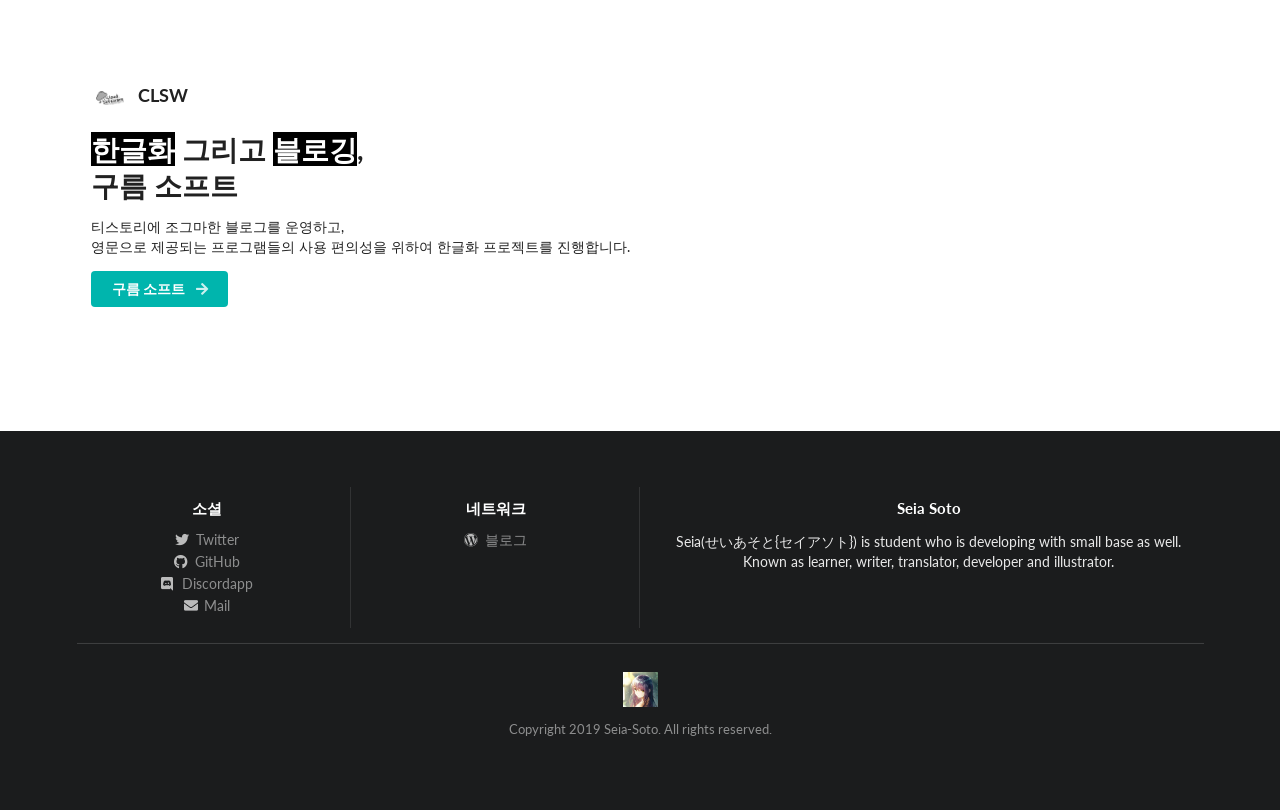
==== commit ce4302b9: "Add new partner (CLSW)" ====
--- a/index.html
+++ b/index.html
@@ -86,7 +86,7 @@
           </div>
         </div>
       </nav>
-      <header>
+      <header style="background-image: linear-gradient(to left, #ffffff 2%, transparent), url(assets/images/pexels-photo-2395249.jpeg)">
         <div class="ui container">
           <h2 class="ui right aligned header">
             가지마다<br>
@@ -110,33 +110,35 @@
           </p>
         </section>
 
-        <img class="ui centered small circular image" src="assets/images/70131984_p0_master1200_avatarsize.jpg">
-        <h1 class="ui header">
-          Seia-Soto
-          <a class="ui teal label" onclick="$('.ui.sidebar').sidebar('setting', 'transition', 'overlay').sidebar('toggle')">문의</a>
-        </h1>
-        <p>
-          Seia(せいあそと{セイアソト}) is student who is developing with small base as well.<br>
-          Known as learner, writer, translator, developer and illustrator.
-        </p>
-
-        <div class="ui tag labels">
-          <div class="ui label">
-            Machine learning
-          </div>
-          <div class="ui label">
-            WordPress translation
-          </div>
-          <div class="ui label">
-            Linuxer
-          </div>
-          <div class="ui label">
-            Ohys contributor
-          </div>
-          <div class="ui label">
-            Open-source contributor
-          </div>
-        </div>
+        <section class="aka context">
+          <img class="ui centered small circular image" src="assets/images/70131984_p0_master1200_avatarsize.jpg">
+          <h1 class="ui header">
+            Seia-Soto
+            <a class="ui teal label" onclick="$('.ui.sidebar').sidebar('setting', 'transition', 'overlay').sidebar('toggle')">문의</a>
+          </h1>
+          <p>
+            Seia(せいあそと{セイアソト}) is student who is developing with small base as well.<br>
+            Known as learner, writer, translator, developer and illustrator.
+          </p>
+
+          <div class="ui tag labels">
+            <div class="ui label">
+              Machine learning
+            </div>
+            <div class="ui label">
+              WordPress translation
+            </div>
+            <div class="ui label">
+              Linuxer
+            </div>
+            <div class="ui label">
+              Ohys contributor
+            </div>
+            <div class="ui label">
+              Open-source contributor
+            </div>
+          </div>
+        </section>
       </article>
 
       <section class="ui basic center aligned container segment aka promotion">
@@ -278,8 +280,8 @@
         <p>팀부터 파트너쉽까지 그리고 개인적으로도 Discord에서 물어보실 수 있어요.</p>
       </section>
 
-      <article class="ui basic center aligned container segment" id="partnership">
-        <section class="aka heading">
+      <article class="ui basic container segment" id="partnership">
+        <section class="ui center aligned container aka heading">
           <h2 class="ui horizontal divider header">파트너쉽:</h2>
           <p>한 달 동안, 안정적으로 서비스했습니다.</p>
 
@@ -299,7 +301,7 @@
           </div>
         </section>
 
-        <section class="aka context">
+        <section class="ui center aligned container aka context">
           <h3 class="ui header">서로에게 든든한 버팀목이 되도록</h3>
           <h1 class="ui header">
             <span class="aka blackout">
@@ -311,7 +313,26 @@
           <div class="ui basic segment">
             <img class="ui rounded fluid image" src="assets/images/etc/context-image-partnership.jpg" alt="Screenshot of Serium help command">
           </div>
-          <p>파트너쉽 제안은 언제나 연락가능한 수단으로 문의해주세요.</p>
+        </section>
+
+        <section class="aka context">
+          <h3 class="ui header">
+            <img class="ui mini spaced image" src="assets/images/etc/partner-clsw.png" alt="CLSW">
+            CLSW
+          </h3>
+          <h1 class="ui header">
+            <span class="aka blackout">한글화</span> 그리고 <span class="aka blackout">블로깅</span>,<br>
+            구름 소프트
+          </h1>
+          <p>
+            티스토리에 조그마한 블로그를 운영하고,<br>
+            영문으로 제공되는 프로그램들의 사용 편의성을 위하여 한글화 프로젝트를 진행합니다.
+          </p>
+
+          <a class="ui teal button" href="https://clsw.kr">
+            구름 소프트
+            <i class="right arrow icon"></i>
+          </a>
         </section>
       </article>
 
--- a/assets/styles/aka.css
+++ b/assets/styles/aka.css
@@ -11,7 +11,7 @@
 
   padding-top: 200px;
 
-  background-image: linear-gradient(to left, #ffffff 2%, transparent), url(../images/pexels-photo-2395249.jpeg);
+  /* background-image: linear-gradient(to left, #ffffff 2%, transparent), url(../images/pexels-photo-2395249.jpeg); */
 
   background-position: center;
   background-size: cover;
@@ -34,9 +34,13 @@
   padding-top: 40px;
 }
 
-span.blackout {
+span.aka.blackout {
   color: white;
   background-color: black;
+}
+span.aka.whitein {
+  color: black;
+  background-color: white;
 }
 
 .aka.heading {
